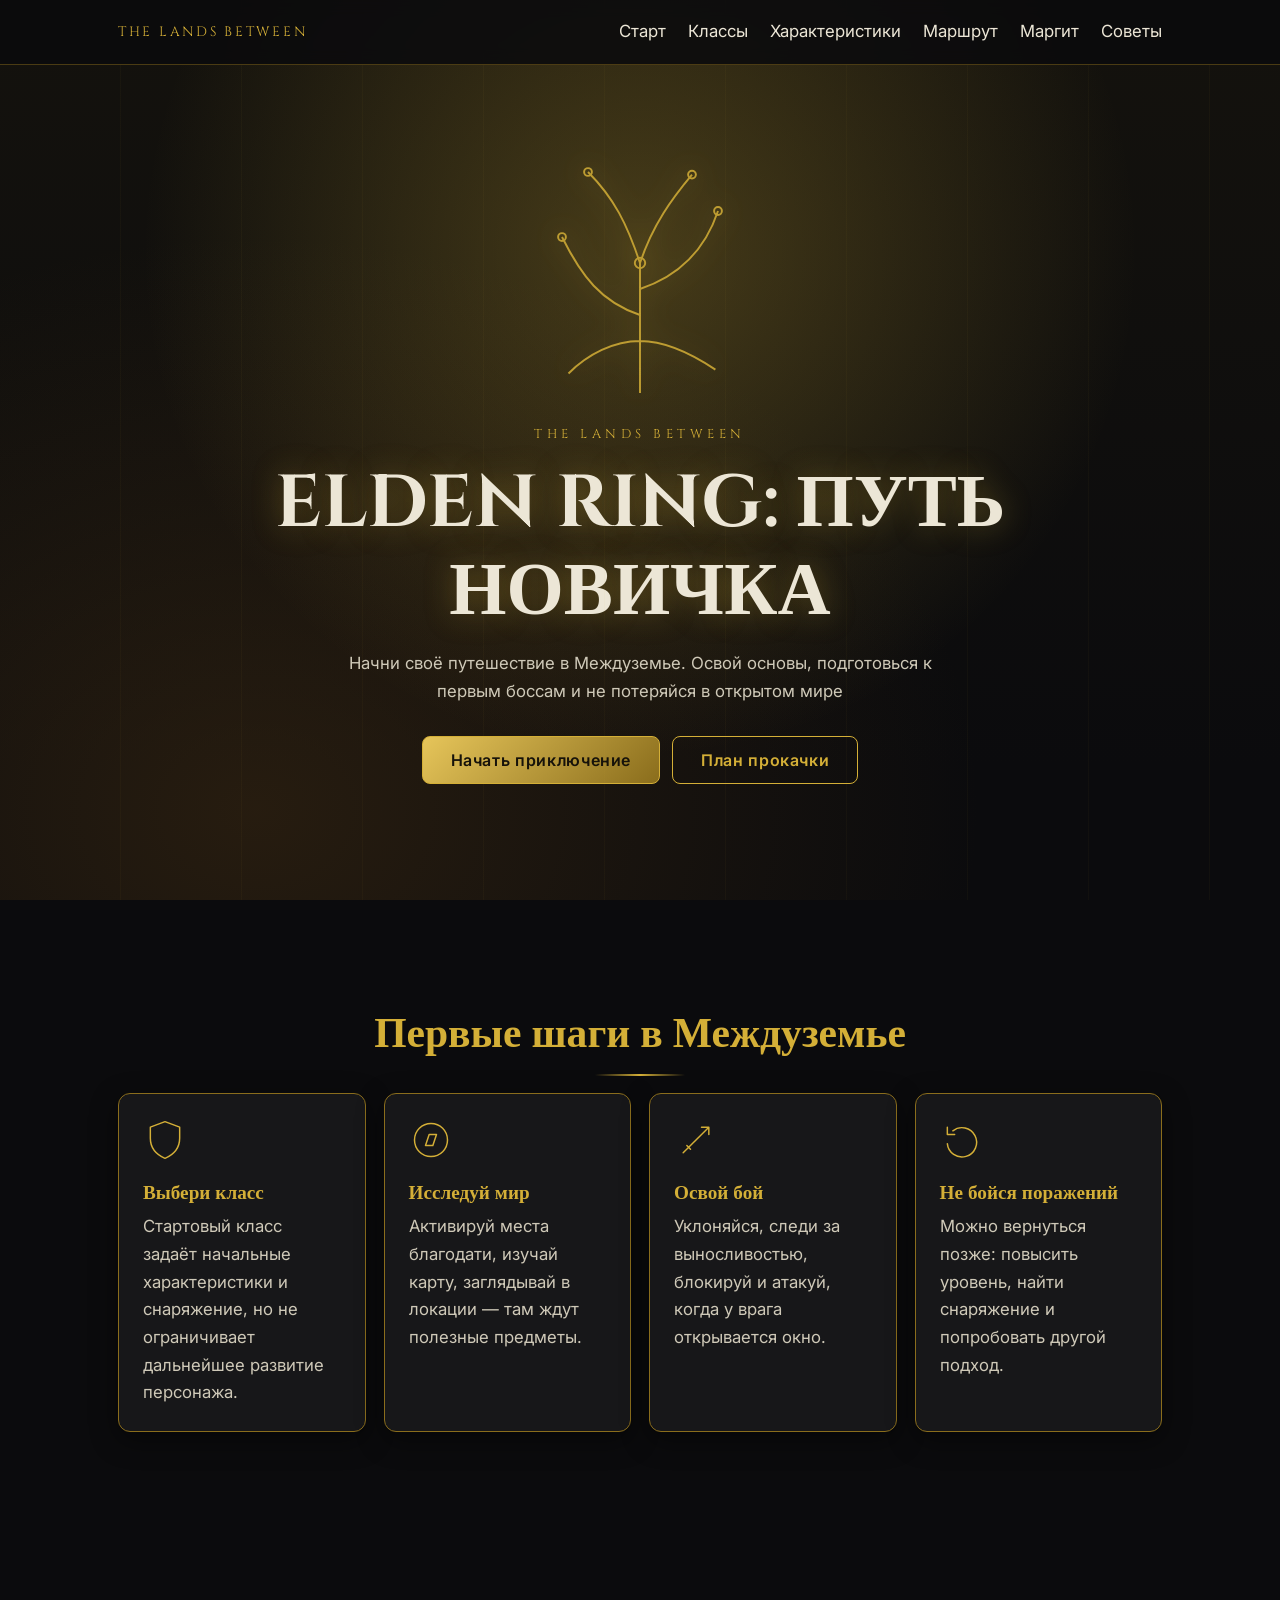
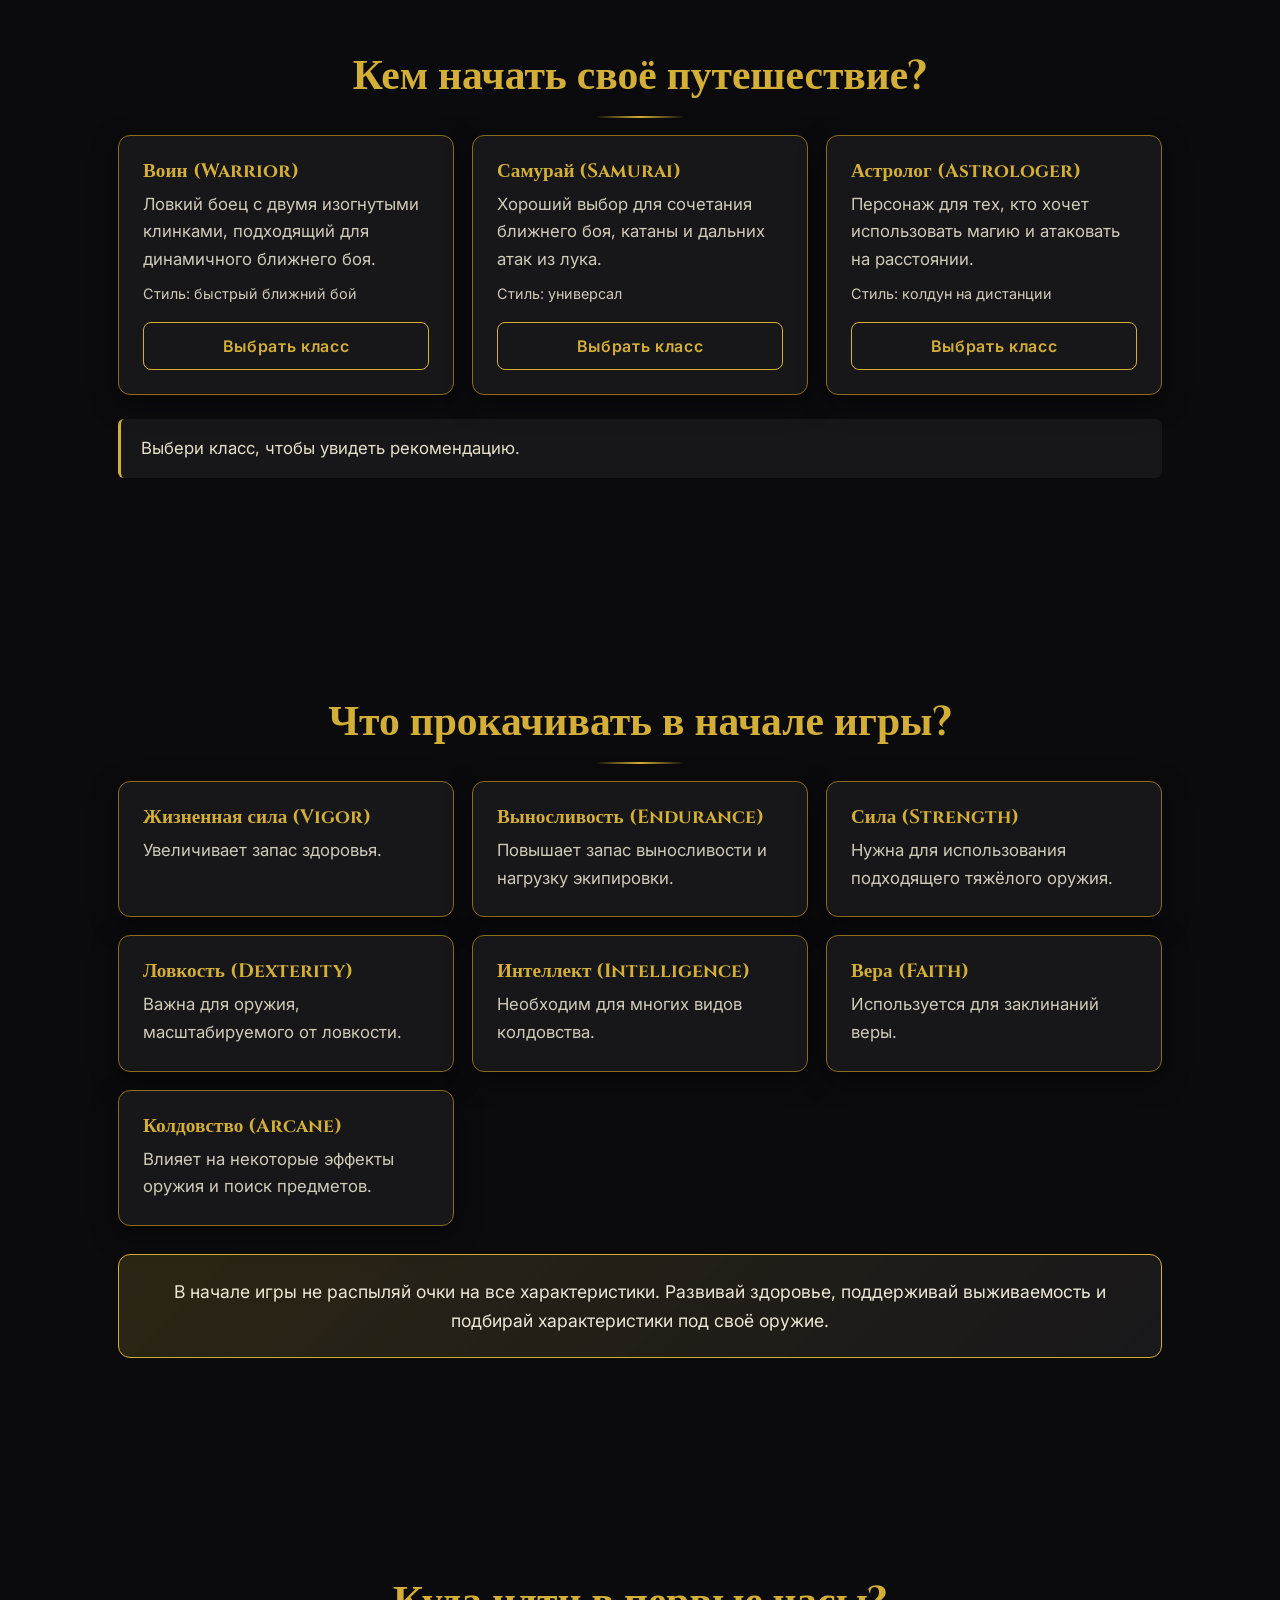
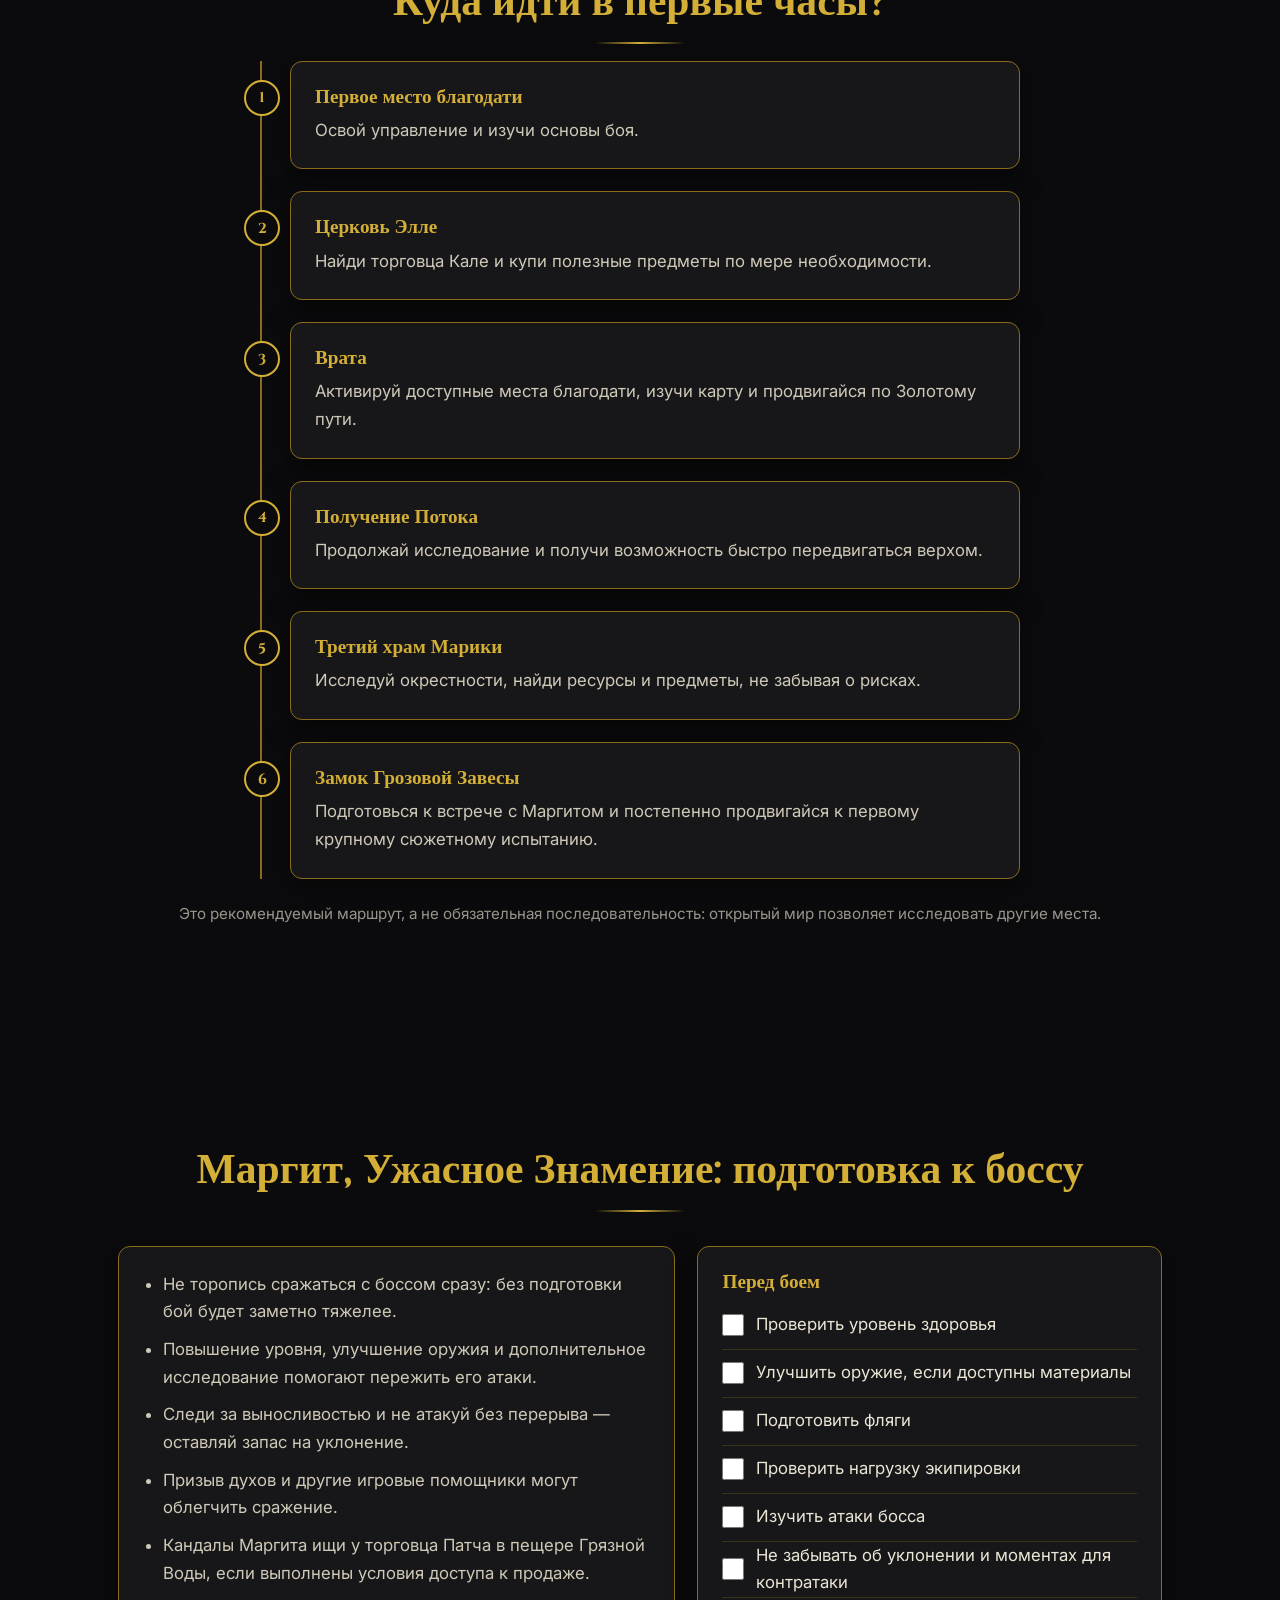
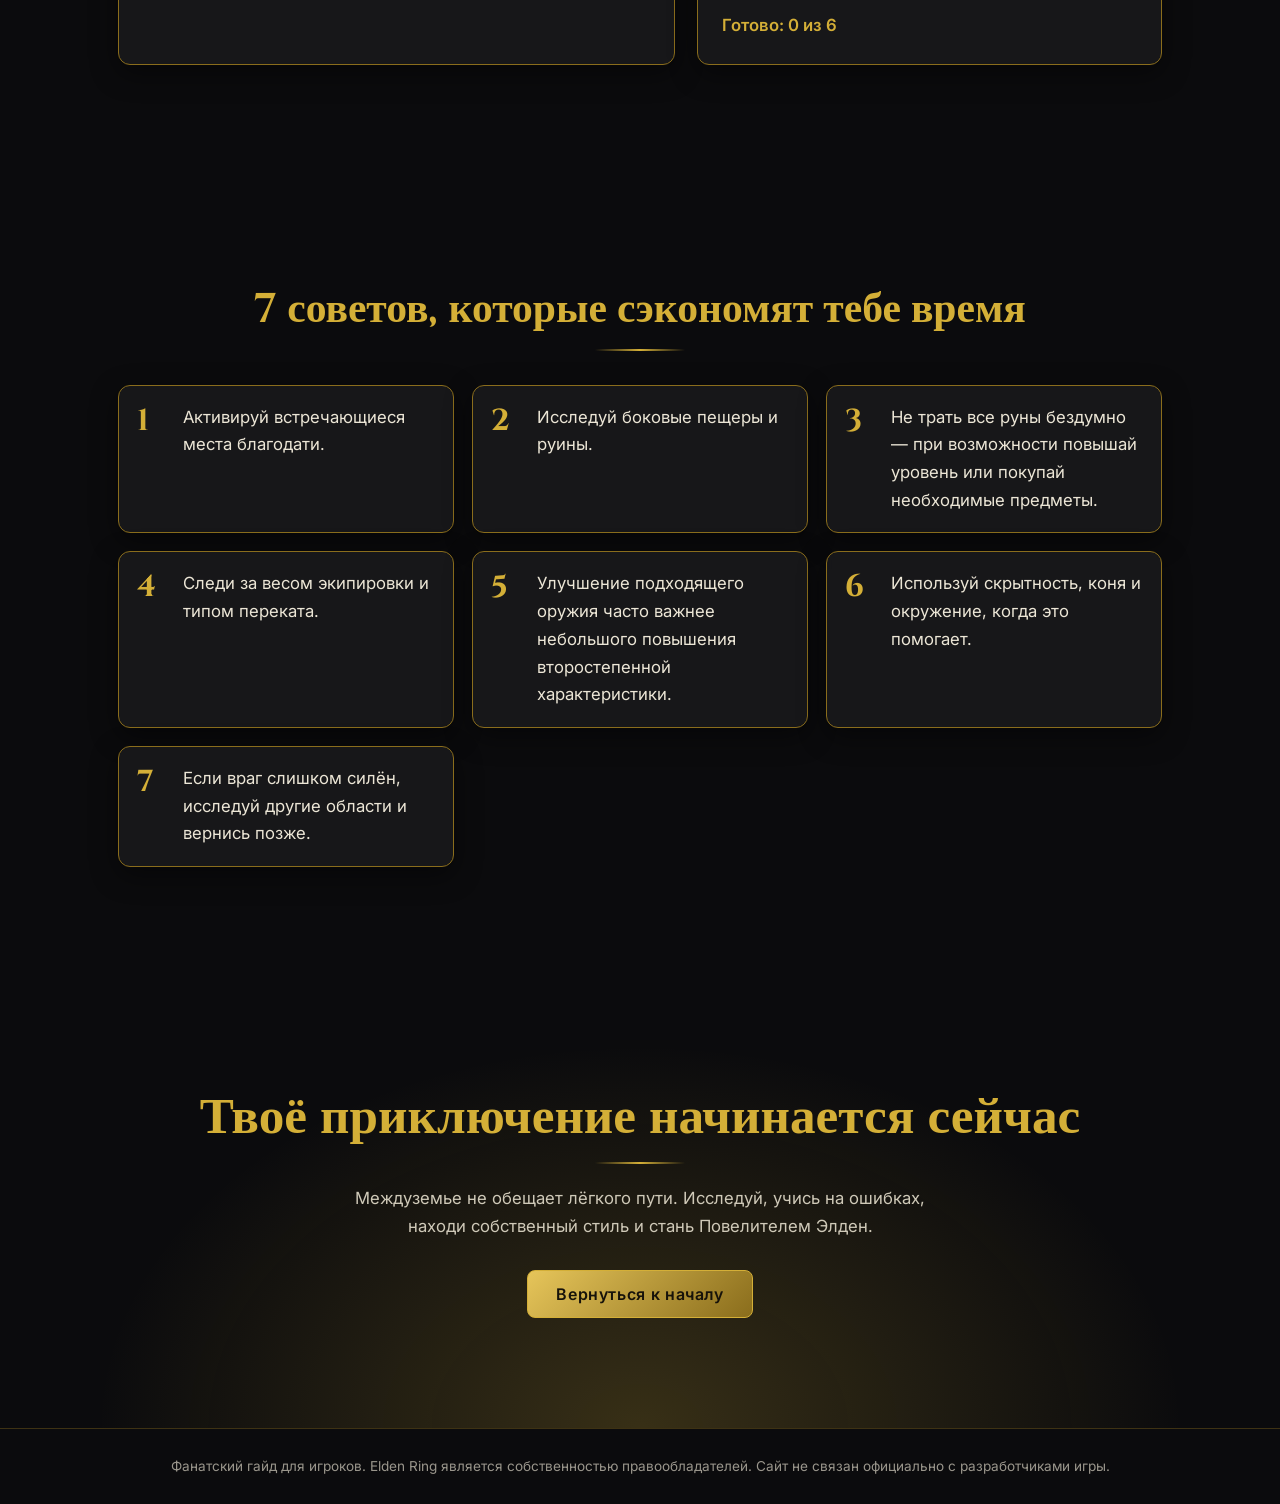
==== index.html @ 09f95b91 "Добавлены файлы проекта" ====
<!DOCTYPE html>
<html lang="ru">
<head>
<meta charset="UTF-8">
<meta name="viewport" content="width=device-width, initial-scale=1, viewport-fit=cover">
<meta name="description" content="Elden Ring: краткий гайд для новичка — классы, характеристики, маршрут и подготовка к Маргиту.">
<title>Elden Ring: путь новичка — фанатский гайд</title>
<link href="https://fonts.googleapis.com/css2?family=Cinzel:wght@500;700&family=Inter:wght@400;600&display=swap" rel="stylesheet">
<style>
:root{--bg:#0b0b0d;--panel:rgba(28,27,30,.78);--gold:#d4af37;--gold-d:#8a6d1c;--text:#ece6d6;--muted:#9a968c;--pad:clamp(16px,5vw,48px);--r:12px;--serif:'Cinzel',Georgia,'Times New Roman',serif;--sans:'Inter',system-ui,-apple-system,'Segoe UI',Roboto,sans-serif}
*{box-sizing:border-box;margin:0}
html{scroll-behavior:smooth;scroll-padding-top:70px}
body{background:var(--bg);color:var(--text);font:400 1.05rem/1.65 var(--sans);overflow-x:hidden;padding:env(safe-area-inset-top) env(safe-area-inset-right) env(safe-area-inset-bottom) env(safe-area-inset-left)}
h1,h2,h3{font-family:var(--serif);line-height:1.2}
a{color:inherit}
:focus-visible{outline:3px solid var(--gold);outline-offset:3px}
.wrap{max-width:1140px;margin:0 auto;padding:0 var(--pad)}
section{padding:clamp(56px,10vw,110px) 0}
h2{font-size:clamp(1.6rem,5vw,2.6rem);color:var(--gold);text-align:center;margin-bottom:.4em}
h2::after{content:"";display:block;width:90px;height:2px;margin:14px auto 0;background:linear-gradient(90deg,transparent,var(--gold),transparent)}
.lead{text-align:center;color:var(--muted);max-width:680px;margin:18px auto 36px}
.grid{display:grid;gap:18px;grid-template-columns:1fr}
.card{background:var(--panel);border:1px solid var(--gold-d);border-radius:var(--r);padding:24px;box-shadow:0 8px 28px rgba(0,0,0,.45);backdrop-filter:blur(4px);transition:transform .25s,border-color .25s}
.card:hover{transform:translateY(-4px);border-color:var(--gold)}
.card h3{font-size:1.2rem;color:var(--gold);margin-bottom:8px}
.card p{color:#cfc9b8}
.ico{width:44px;height:44px;margin-bottom:12px;stroke:var(--gold);fill:none;stroke-width:1.6;stroke-linecap:round;stroke-linejoin:round}
.btn{display:inline-flex;align-items:center;justify-content:center;min-height:48px;padding:12px 28px;border-radius:8px;border:1px solid var(--gold);font:600 1rem var(--sans);letter-spacing:.04em;text-decoration:none;cursor:pointer;transition:.25s}
.btn-main{background:linear-gradient(135deg,#e6c55a,var(--gold-d));color:#16120a}
.btn-main:hover{box-shadow:0 0 24px rgba(212,175,55,.5);transform:translateY(-2px)}
.btn-ghost{background:transparent;color:var(--gold)}
.btn-ghost:hover{background:rgba(212,175,55,.12)}
/* nav */
header{position:fixed;inset:0 0 auto 0;z-index:20;background:rgba(11,11,13,.88);backdrop-filter:blur(8px);border-bottom:1px solid rgba(138,109,28,.5);padding-top:env(safe-area-inset-top)}
.bar{display:flex;align-items:center;justify-content:space-between;height:56px}
.logo{font-family:var(--serif);color:var(--gold);letter-spacing:.2em;font-size:.85rem;text-decoration:none}
#menuBtn{min-width:48px;min-height:48px;background:none;border:0;color:var(--gold);font-size:1.6rem;cursor:pointer}
nav ul{list-style:none;padding:0;display:none;flex-direction:column;padding-bottom:12px}
nav.open ul{display:flex}
nav a{display:block;padding:12px 4px;text-decoration:none;color:var(--text)}
nav a:hover{color:var(--gold)}
/* hero */
.hero{min-height:100vh;min-height:100svh;display:flex;align-items:center;text-align:center;position:relative;padding:90px 0 60px;background:radial-gradient(ellipse at 50% 28%,rgba(212,175,55,.28),transparent 55%),radial-gradient(ellipse at 20% 90%,rgba(90,60,20,.35),transparent 50%),linear-gradient(180deg,#14120d,#0b0b0d 85%)}
.hero::before{content:"";position:absolute;inset:0;background:repeating-linear-gradient(90deg,transparent 0 120px,rgba(212,175,55,.035) 120px 121px);pointer-events:none}
.tree{width:min(260px,60vw);margin:0 auto 18px;display:block;stroke:var(--gold);fill:none;stroke-width:1.5;opacity:.85;filter:drop-shadow(0 0 14px rgba(212,175,55,.5));animation:glow 4s ease-in-out infinite alternate}
@keyframes glow{to{opacity:1;filter:drop-shadow(0 0 26px rgba(212,175,55,.8))}}
.tag{font-family:var(--serif);letter-spacing:.35em;color:var(--gold);font-size:.8rem}
.hero h1{font-size:clamp(2rem,8vw,4.6rem);margin:14px 0;text-shadow:0 0 30px rgba(212,175,55,.35)}
.hero p{max-width:640px;margin:0 auto 30px;color:#cfc9b8}
.cta{display:flex;flex-direction:column;gap:12px;align-items:stretch;max-width:340px;margin:0 auto}
/* class */
.msg{margin-top:24px;min-height:3.4em;padding:16px 20px;border-left:3px solid var(--gold);background:var(--panel);border-radius:6px;color:#e6dfc8}
.card .btn{margin-top:16px;width:100%}
.card.sel{border-color:var(--gold);box-shadow:0 0 26px rgba(212,175,55,.3)}
.style{font-size:.9rem;color:var(--muted);margin-top:8px}
/* stats */
.stat strong{color:var(--gold);font-family:var(--serif)}
.tip-box{margin-top:28px;padding:22px;border:1px solid var(--gold);border-radius:var(--r);background:linear-gradient(135deg,rgba(212,175,55,.16),rgba(28,27,30,.8));font-size:1.1rem;text-align:center}
/* route */
.route{list-style:none;padding:0;margin:0 auto;max-width:760px;position:relative;border-left:2px solid var(--gold-d);padding-left:28px}
.route li{position:relative;margin-bottom:22px}
.route li::before{content:attr(data-n);position:absolute;left:-47px;top:18px;width:32px;height:32px;border-radius:50%;background:var(--bg);border:2px solid var(--gold);color:var(--gold);display:grid;place-items:center;font:700 .9rem var(--serif)}
.note{text-align:center;color:var(--muted);margin-top:20px;font-size:.95rem}
/* margit */
.two{display:grid;gap:22px;grid-template-columns:1fr}
.two ul{padding-left:20px;color:#cfc9b8}
.two li{margin-bottom:10px}
.check{display:flex;align-items:center;gap:12px;min-height:48px;cursor:pointer;border-bottom:1px solid rgba(138,109,28,.3)}
.check input{width:22px;height:22px;accent-color:var(--gold);flex:none}
.check input:checked+span{color:var(--muted);text-decoration:line-through}
.prog{margin-top:14px;color:var(--gold);font-weight:600}
/* tips */
.tips{counter-reset:t}
.tips .card{padding:18px 18px 18px 64px;position:relative}
.tips .card::before{counter-increment:t;content:counter(t);position:absolute;left:18px;top:14px;font:700 1.9rem var(--serif);color:var(--gold)}
/* final */
.final{text-align:center;background:radial-gradient(ellipse at 50% 100%,rgba(212,175,55,.22),transparent 60%),#0b0b0d}
.final h2{font-size:clamp(1.8rem,6vw,3.2rem)}
.final p{max-width:620px;margin:18px auto 30px;color:#cfc9b8}
footer{padding:26px var(--pad);text-align:center;color:var(--muted);font-size:.85rem;border-top:1px solid rgba(138,109,28,.4)}
.rev{opacity:0;transform:translateY(22px);transition:opacity .7s,transform .7s}
.rev.in{opacity:1;transform:none}
@media(min-width:640px){.grid.c2,.grid.c4,.grid.c3,.grid.c7,.two{grid-template-columns:repeat(2,1fr)}.cta{flex-direction:row;max-width:none;justify-content:center}}
@media(min-width:960px){#menuBtn{display:none}nav ul{display:flex!important;flex-direction:row;gap:22px;padding:0}nav a{padding:0}.bar{height:64px}.grid.c4{grid-template-columns:repeat(4,1fr)}.grid.c3{grid-template-columns:repeat(3,1fr)}.grid.c7{grid-template-columns:repeat(3,1fr)}.two{grid-template-columns:1.2fr 1fr}.bar nav{display:block}}
@media(max-width:959px){nav{position:absolute;left:0;right:0;top:100%;background:rgba(11,11,13,.97);padding:0 var(--pad)}}
@media(prefers-reduced-motion:reduce){*,*::before,*::after{animation:none!important;transition:none!important;scroll-behavior:auto!important}.rev{opacity:1;transform:none}}
</style>
</head>
<body>
<header>
 <div class="wrap bar">
  <a class="logo" href="#top">THE LANDS BETWEEN</a>
  <button id="menuBtn" aria-label="Открыть меню" aria-expanded="false" aria-controls="nav">☰</button>
  <nav id="nav" aria-label="Основная навигация"><ul>
   <li><a href="#start">Старт</a></li><li><a href="#classes">Классы</a></li><li><a href="#stats">Характеристики</a></li><li><a href="#route">Маршрут</a></li><li><a href="#margit">Маргит</a></li><li><a href="#tips">Советы</a></li>
  </ul></nav>
 </div>
</header>

<main id="top">
<section class="hero" aria-labelledby="h1">
 <div class="wrap">
  <svg class="tree" viewBox="0 0 200 200" aria-hidden="true"><path d="M100 190V90M100 130C70 120 55 100 40 70M100 110C130 100 150 80 160 50M100 90C90 60 80 40 60 20M100 90C110 60 125 40 140 22M100 150C80 150 60 160 45 175M100 150C120 150 140 160 158 172"/><circle cx="100" cy="90" r="4"/><circle cx="60" cy="20" r="3"/><circle cx="140" cy="22" r="3"/><circle cx="40" cy="70" r="3"/><circle cx="160" cy="50" r="3"/></svg>
  <div class="tag">THE LANDS BETWEEN</div>
  <h1 id="h1">ELDEN RING: ПУТЬ НОВИЧКА</h1>
  <p>Начни своё путешествие в Междуземье. Освой основы, подготовься к первым боссам и не потеряйся в открытом мире</p>
  <div class="cta"><a class="btn btn-main" href="#start">Начать приключение</a><a class="btn btn-ghost" href="#route">План прокачки</a></div>
 </div>
</section>

<section id="start" aria-labelledby="h-start"><div class="wrap">
 <h2 id="h-start">Первые шаги в Междуземье</h2>
 <div class="grid c4">
  <article class="card rev"><svg class="ico" viewBox="0 0 48 48" aria-hidden="true"><path d="M24 4l16 6v12c0 11-7 18-16 22C15 40 8 33 8 22V10z"/></svg><h3>Выбери класс</h3><p>Стартовый класс задаёт начальные характеристики и снаряжение, но не ограничивает дальнейшее развитие персонажа.</p></article>
  <article class="card rev"><svg class="ico" viewBox="0 0 48 48" aria-hidden="true"><circle cx="24" cy="24" r="18"/><path d="M30 18l-4 12-8 0 4-12z"/></svg><h3>Исследуй мир</h3><p>Активируй места благодати, изучай карту, заглядывай в локации — там ждут полезные предметы.</p></article>
  <article class="card rev"><svg class="ico" viewBox="0 0 48 48" aria-hidden="true"><path d="M10 38L38 10M30 10h8v8M14 30l4 4"/></svg><h3>Освой бой</h3><p>Уклоняйся, следи за выносливостью, блокируй и атакуй, когда у врага открывается окно.</p></article>
  <article class="card rev"><svg class="ico" viewBox="0 0 48 48" aria-hidden="true"><path d="M8 28a16 16 0 1 0 6-14M8 10v8h8"/></svg><h3>Не бойся поражений</h3><p>Можно вернуться позже: повысить уровень, найти снаряжение и попробовать другой подход.</p></article>
 </div>
</div></section>

<section id="classes" aria-labelledby="h-cl"><div class="wrap">
 <h2 id="h-cl">Кем начать своё путешествие?</h2>
 <div class="grid c3">
  <article class="card rev" data-class="warrior"><h3>Воин (Warrior)</h3><p>Ловкий боец с двумя изогнутыми клинками, подходящий для динамичного ближнего боя.</p><p class="style">Стиль: быстрый ближний бой</p><button class="btn btn-ghost pick" type="button" data-key="warrior">Выбрать класс</button></article>
  <article class="card rev" data-class="samurai"><h3>Самурай (Samurai)</h3><p>Хороший выбор для сочетания ближнего боя, катаны и дальних атак из лука.</p><p class="style">Стиль: универсал</p><button class="btn btn-ghost pick" type="button" data-key="samurai">Выбрать класс</button></article>
  <article class="card rev" data-class="astrologer"><h3>Астролог (Astrologer)</h3><p>Персонаж для тех, кто хочет использовать магию и атаковать на расстоянии.</p><p class="style">Стиль: колдун на дистанции</p><button class="btn btn-ghost pick" type="button" data-key="astrologer">Выбрать класс</button></article>
 </div>
 <div class="msg" id="classMsg" role="status" aria-live="polite">Выбери класс, чтобы увидеть рекомендацию.</div>
</div></section>

<section id="stats" aria-labelledby="h-st"><div class="wrap">
 <h2 id="h-st">Что прокачивать в начале игры?</h2>
 <div class="grid c7">
  <article class="card stat rev"><h3>Жизненная сила (Vigor)</h3><p>Увеличивает запас здоровья.</p></article>
  <article class="card stat rev"><h3>Выносливость (Endurance)</h3><p>Повышает запас выносливости и нагрузку экипировки.</p></article>
  <article class="card stat rev"><h3>Сила (Strength)</h3><p>Нужна для использования подходящего тяжёлого оружия.</p></article>
  <article class="card stat rev"><h3>Ловкость (Dexterity)</h3><p>Важна для оружия, масштабируемого от ловкости.</p></article>
  <article class="card stat rev"><h3>Интеллект (Intelligence)</h3><p>Необходим для многих видов колдовства.</p></article>
  <article class="card stat rev"><h3>Вера (Faith)</h3><p>Используется для заклинаний веры.</p></article>
  <article class="card stat rev"><h3>Колдовство (Arcane)</h3><p>Влияет на некоторые эффекты оружия и поиск предметов.</p></article>
 </div>
 <div class="tip-box">В начале игры не распыляй очки на все характеристики. Развивай здоровье, поддерживай выживаемость и подбирай характеристики под своё оружие.</div>
</div></section>

<section id="route" aria-labelledby="h-rt"><div class="wrap">
 <h2 id="h-rt">Куда идти в первые часы?</h2>
 <ol class="route">
  <li data-n="1" class="card rev"><h3>Первое место благодати</h3><p>Освой управление и изучи основы боя.</p></li>
  <li data-n="2" class="card rev"><h3>Церковь Элле</h3><p>Найди торговца Кале и купи полезные предметы по мере необходимости.</p></li>
  <li data-n="3" class="card rev"><h3>Врата</h3><p>Активируй доступные места благодати, изучи карту и продвигайся по Золотому пути.</p></li>
  <li data-n="4" class="card rev"><h3>Получение Потока</h3><p>Продолжай исследование и получи возможность быстро передвигаться верхом.</p></li>
  <li data-n="5" class="card rev"><h3>Третий храм Марики</h3><p>Исследуй окрестности, найди ресурсы и предметы, не забывая о рисках.</p></li>
  <li data-n="6" class="card rev"><h3>Замок Грозовой Завесы</h3><p>Подготовься к встрече с Маргитом и постепенно продвигайся к первому крупному сюжетному испытанию.</p></li>
 </ol>
 <p class="note">Это рекомендуемый маршрут, а не обязательная последовательность: открытый мир позволяет исследовать другие места.</p>
</div></section>

<section id="margit" aria-labelledby="h-mg"><div class="wrap">
 <h2 id="h-mg">Маргит, Ужасное Знамение: подготовка к боссу</h2>
 <div class="two" style="margin-top:34px">
  <div class="card rev"><ul>
   <li>Не торопись сражаться с боссом сразу: без подготовки бой будет заметно тяжелее.</li>
   <li>Повышение уровня, улучшение оружия и дополнительное исследование помогают пережить его атаки.</li>
   <li>Следи за выносливостью и не атакуй без перерыва — оставляй запас на уклонение.</li>
   <li>Призыв духов и другие игровые помощники могут облегчить сражение.</li>
   <li>Кандалы Маргита ищи у торговца Патча в пещере Грязной Воды, если выполнены условия доступа к продаже.</li>
  </ul></div>
  <div class="card rev"><h3>Перед боем</h3>
   <label class="check"><input type="checkbox"><span>Проверить уровень здоровья</span></label>
   <label class="check"><input type="checkbox"><span>Улучшить оружие, если доступны материалы</span></label>
   <label class="check"><input type="checkbox"><span>Подготовить фляги</span></label>
   <label class="check"><input type="checkbox"><span>Проверить нагрузку экипировки</span></label>
   <label class="check"><input type="checkbox"><span>Изучить атаки босса</span></label>
   <label class="check"><input type="checkbox"><span>Не забывать об уклонении и моментах для контратаки</span></label>
   <div class="prog" id="prog" role="status" aria-live="polite">Готово: 0 из 6</div>
  </div>
 </div>
</div></section>

<section id="tips" aria-labelledby="h-tp"><div class="wrap">
 <h2 id="h-tp">7 советов, которые сэкономят тебе время</h2>
 <div class="grid c3 tips" style="margin-top:34px">
  <div class="card rev">Активируй встречающиеся места благодати.</div>
  <div class="card rev">Исследуй боковые пещеры и руины.</div>
  <div class="card rev">Не трать все руны бездумно — при возможности повышай уровень или покупай необходимые предметы.</div>
  <div class="card rev">Следи за весом экипировки и типом переката.</div>
  <div class="card rev">Улучшение подходящего оружия часто важнее небольшого повышения второстепенной характеристики.</div>
  <div class="card rev">Используй скрытность, коня и окружение, когда это помогает.</div>
  <div class="card rev">Если враг слишком силён, исследуй другие области и вернись позже.</div>
 </div>
</div></section>

<section class="final" aria-labelledby="h-fn"><div class="wrap">
 <h2 id="h-fn">Твоё приключение начинается сейчас</h2>
 <p>Междуземье не обещает лёгкого пути. Исследуй, учись на ошибках, находи собственный стиль и стань Повелителем Элден.</p>
 <button class="btn btn-main" type="button" id="toTop">Вернуться к началу</button>
</div></section>
</main>

<footer>Фанатский гайд для игроков. Elden Ring является собственностью правообладателей. Сайт не связан официально с разработчиками игры.</footer>

<script>
(function(){
 var nav=document.getElementById('nav'),btn=document.getElementById('menuBtn');
 btn.addEventListener('click',function(){var o=nav.classList.toggle('open');btn.setAttribute('aria-expanded',o);btn.textContent=o?'✕':'☰';});
 nav.addEventListener('click',function(e){if(e.target.tagName==='A'){nav.classList.remove('open');btn.setAttribute('aria-expanded','false');btn.textContent='☰';}});
 document.getElementById('toTop').addEventListener('click',function(){window.scrollTo({top:0,behavior:'smooth'});});
 var tips={
  warrior:'Воин: вкладывай в Жизненную силу, Выносливость и Ловкость. Держи дистанцию, бей сериями и не забывай уклоняться.',
  samurai:'Самурай: катана и лук дают гибкость. Расстреливай врагов издалека и добивай в ближнем бою; Жизненная сила и Ловкость — основа.',
  astrologer:'Астролог: развивай Интеллект и Жизненную силу, держись на расстоянии и не забывай про запас маны. Ближний бой — только в крайнем случае.'
 };
 var msg=document.getElementById('classMsg');
 document.querySelectorAll('.pick').forEach(function(b){b.addEventListener('click',function(){
  document.querySelectorAll('[data-class]').forEach(function(c){c.classList.remove('sel');});
  b.closest('.card').classList.add('sel');msg.textContent=tips[b.dataset.key];
 });});
 var boxes=document.querySelectorAll('.check input'),prog=document.getElementById('prog');
 function upd(){var n=0;boxes.forEach(function(x){if(x.checked)n++;});prog.textContent='Готово: '+n+' из '+boxes.length+(n===boxes.length?' — удачи в бою!':'');}
 boxes.forEach(function(x){x.addEventListener('change',upd);});
 var els=document.querySelectorAll('.rev');
 if('IntersectionObserver' in window){var io=new IntersectionObserver(function(es){es.forEach(function(e){if(e.isIntersecting){e.target.classList.add('in');io.unobserve(e.target);}});},{threshold:.12});els.forEach(function(el){io.observe(el);});}
 else{els.forEach(function(el){el.classList.add('in');});}
})();
</script>
</body>
</html>
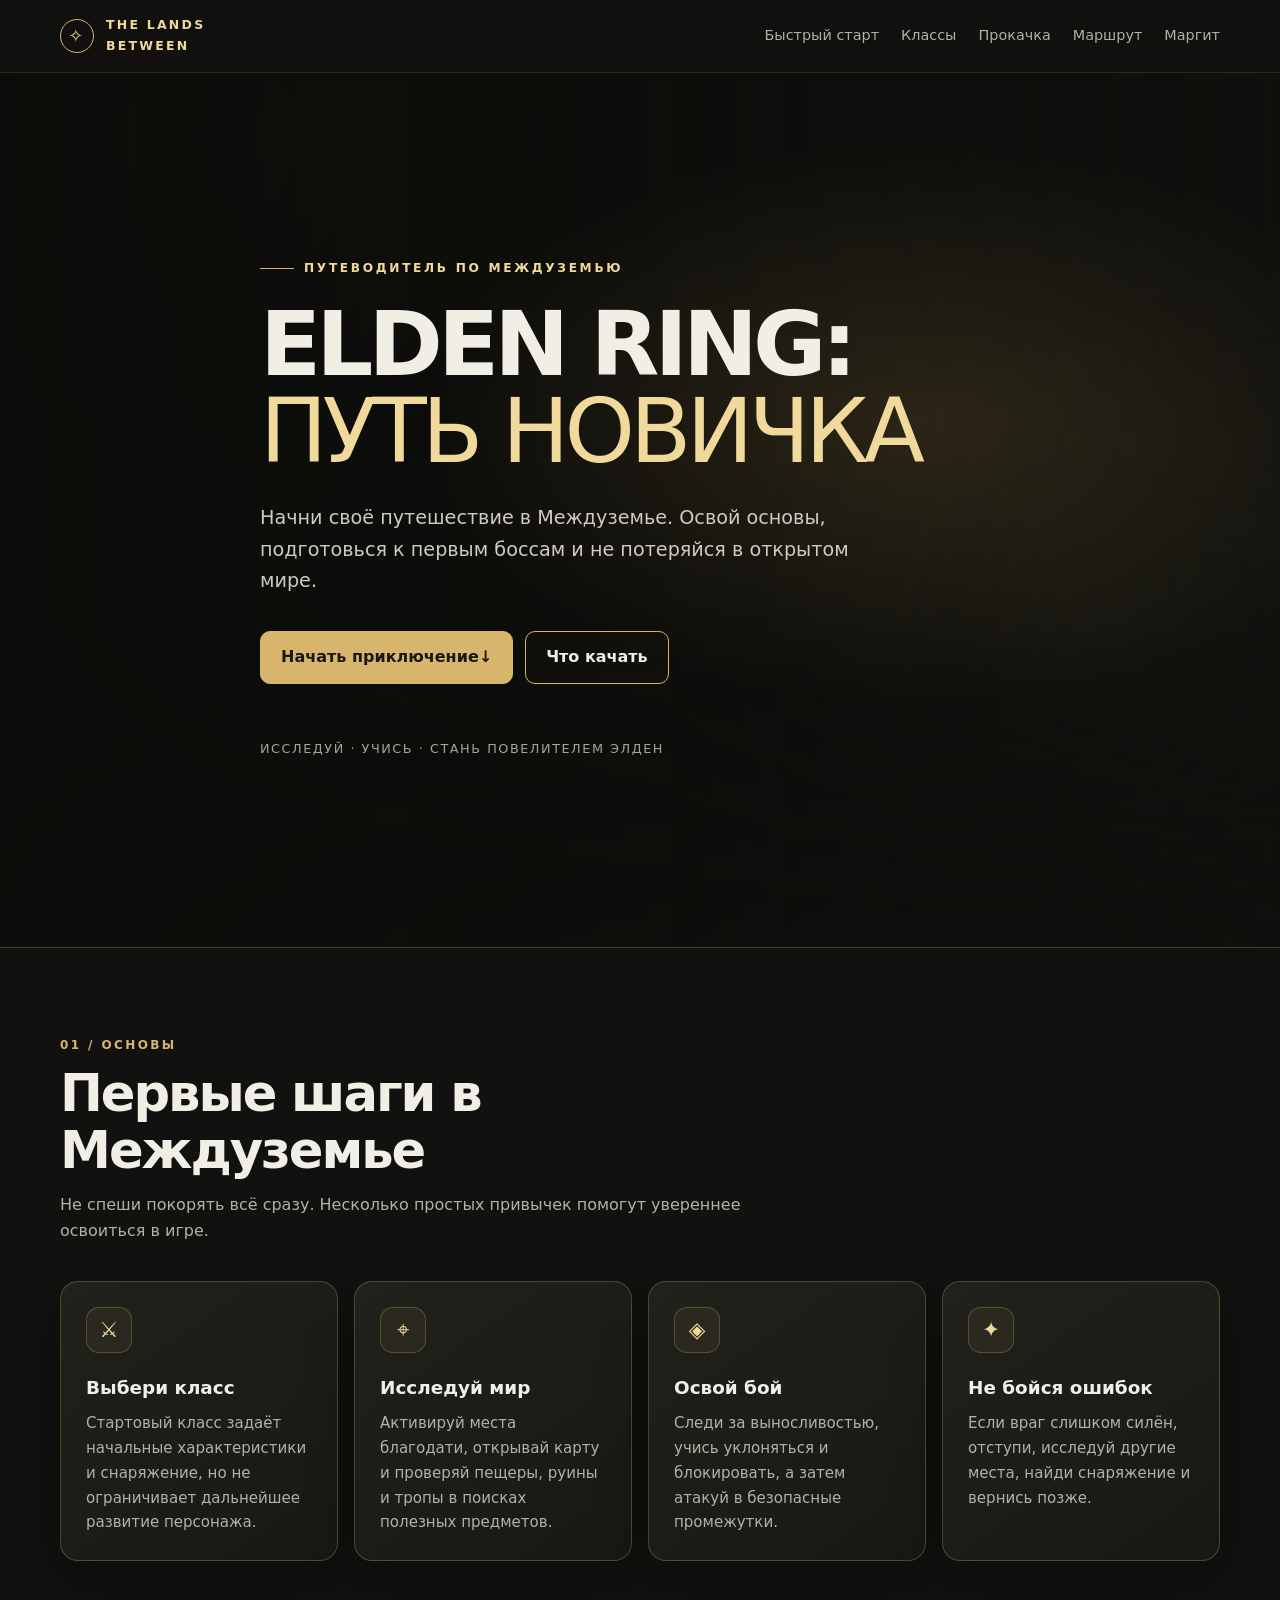
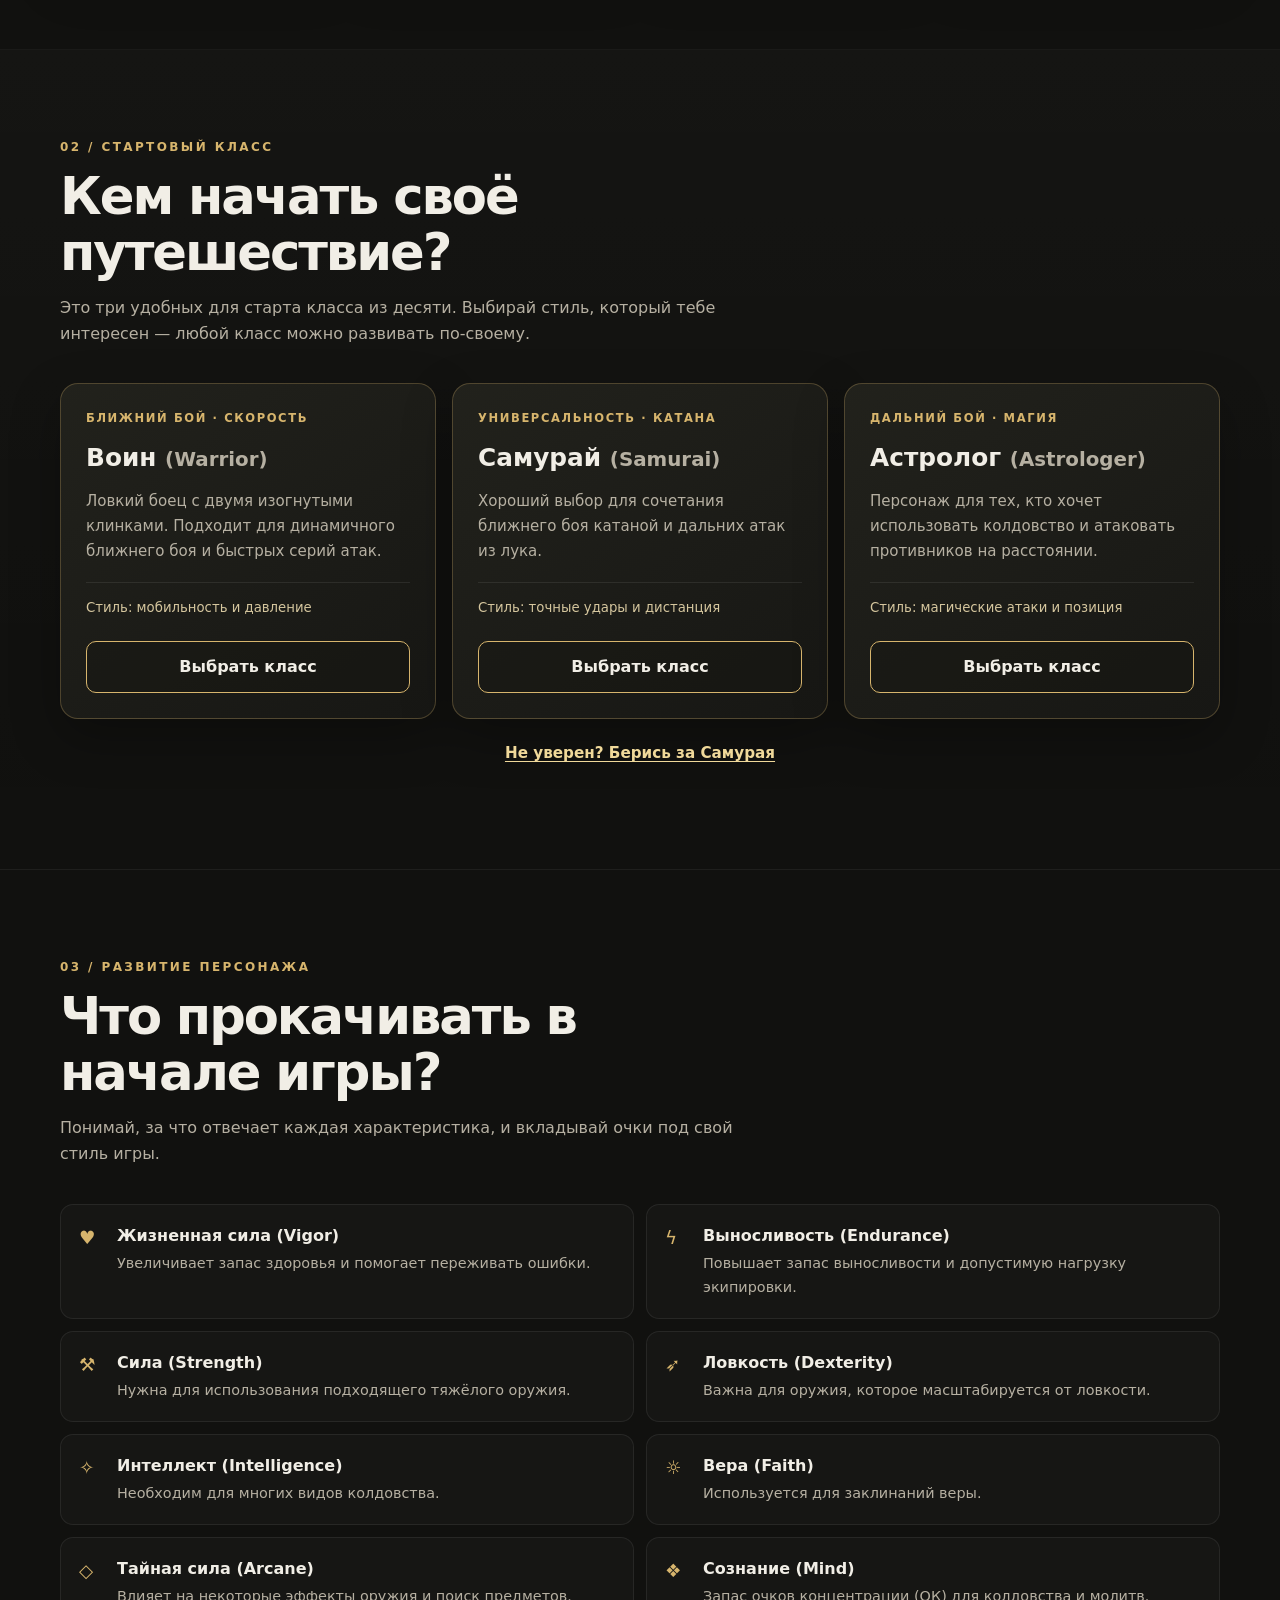
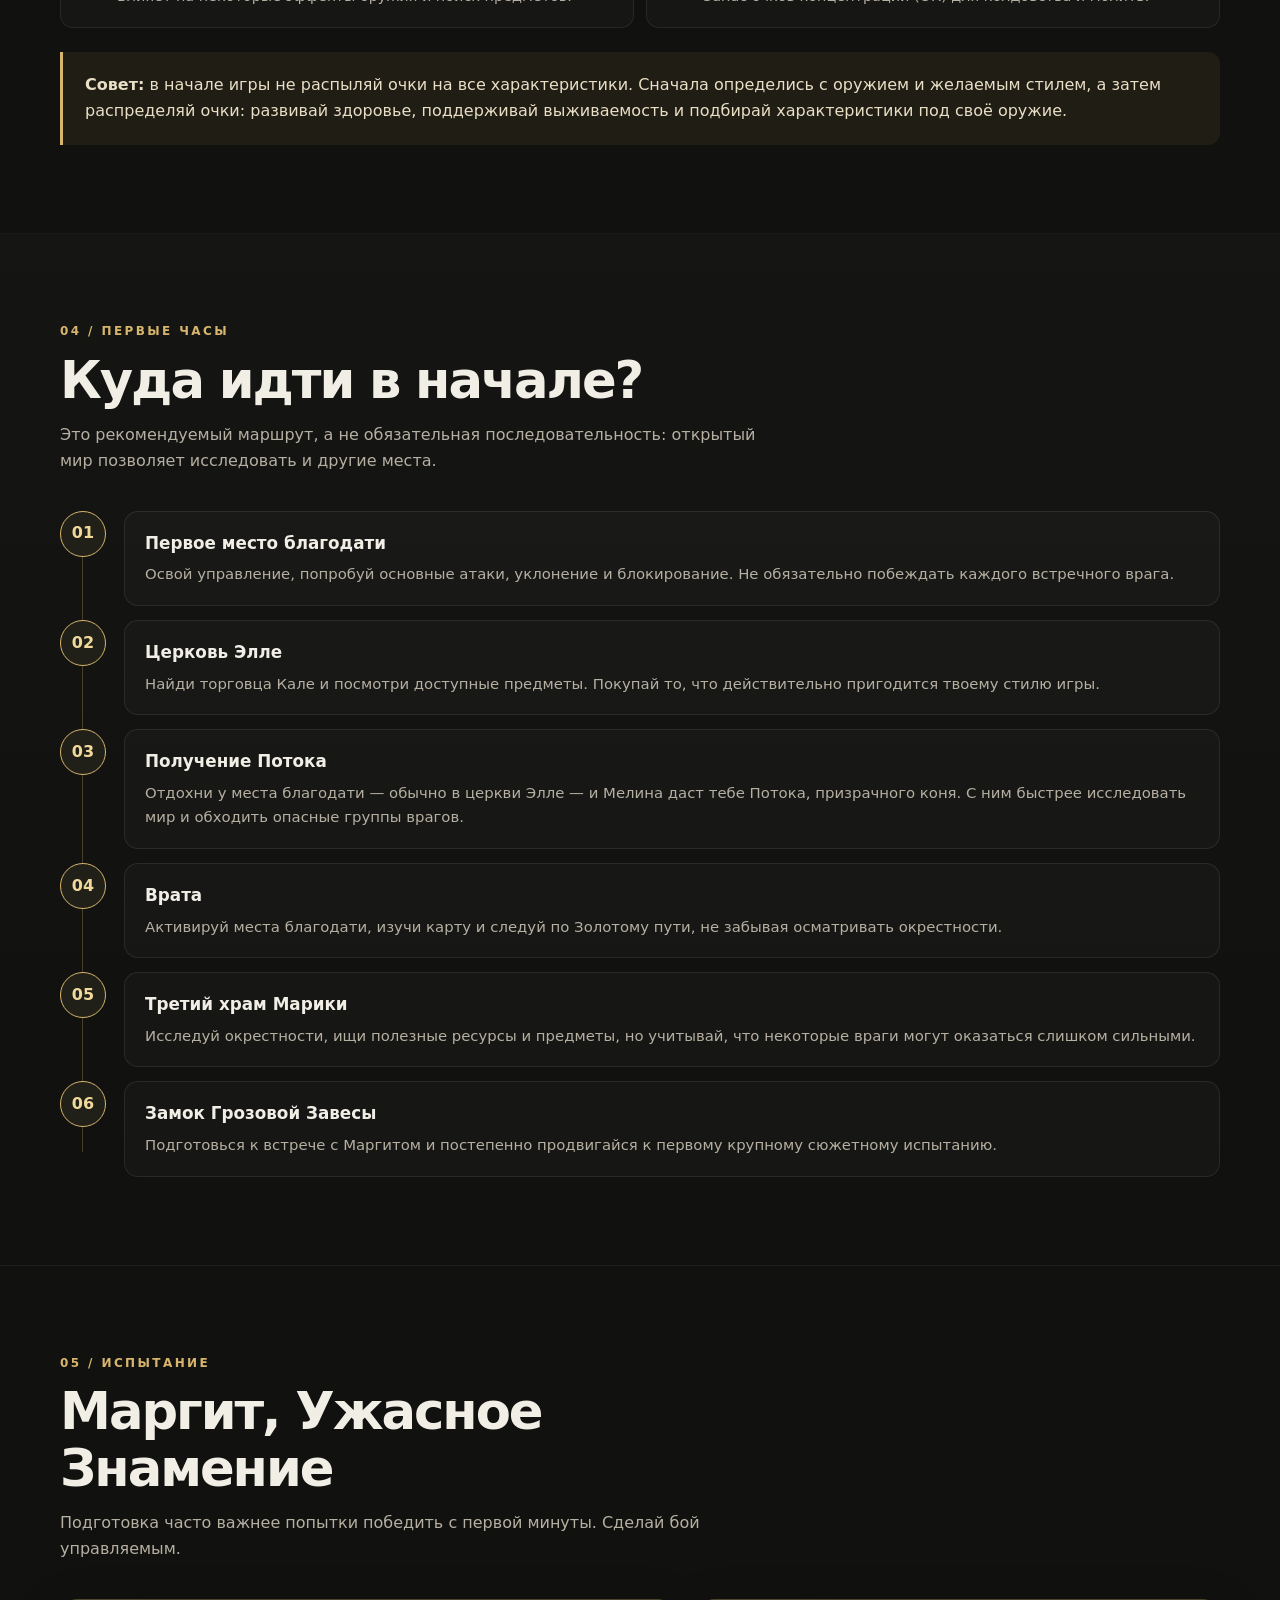
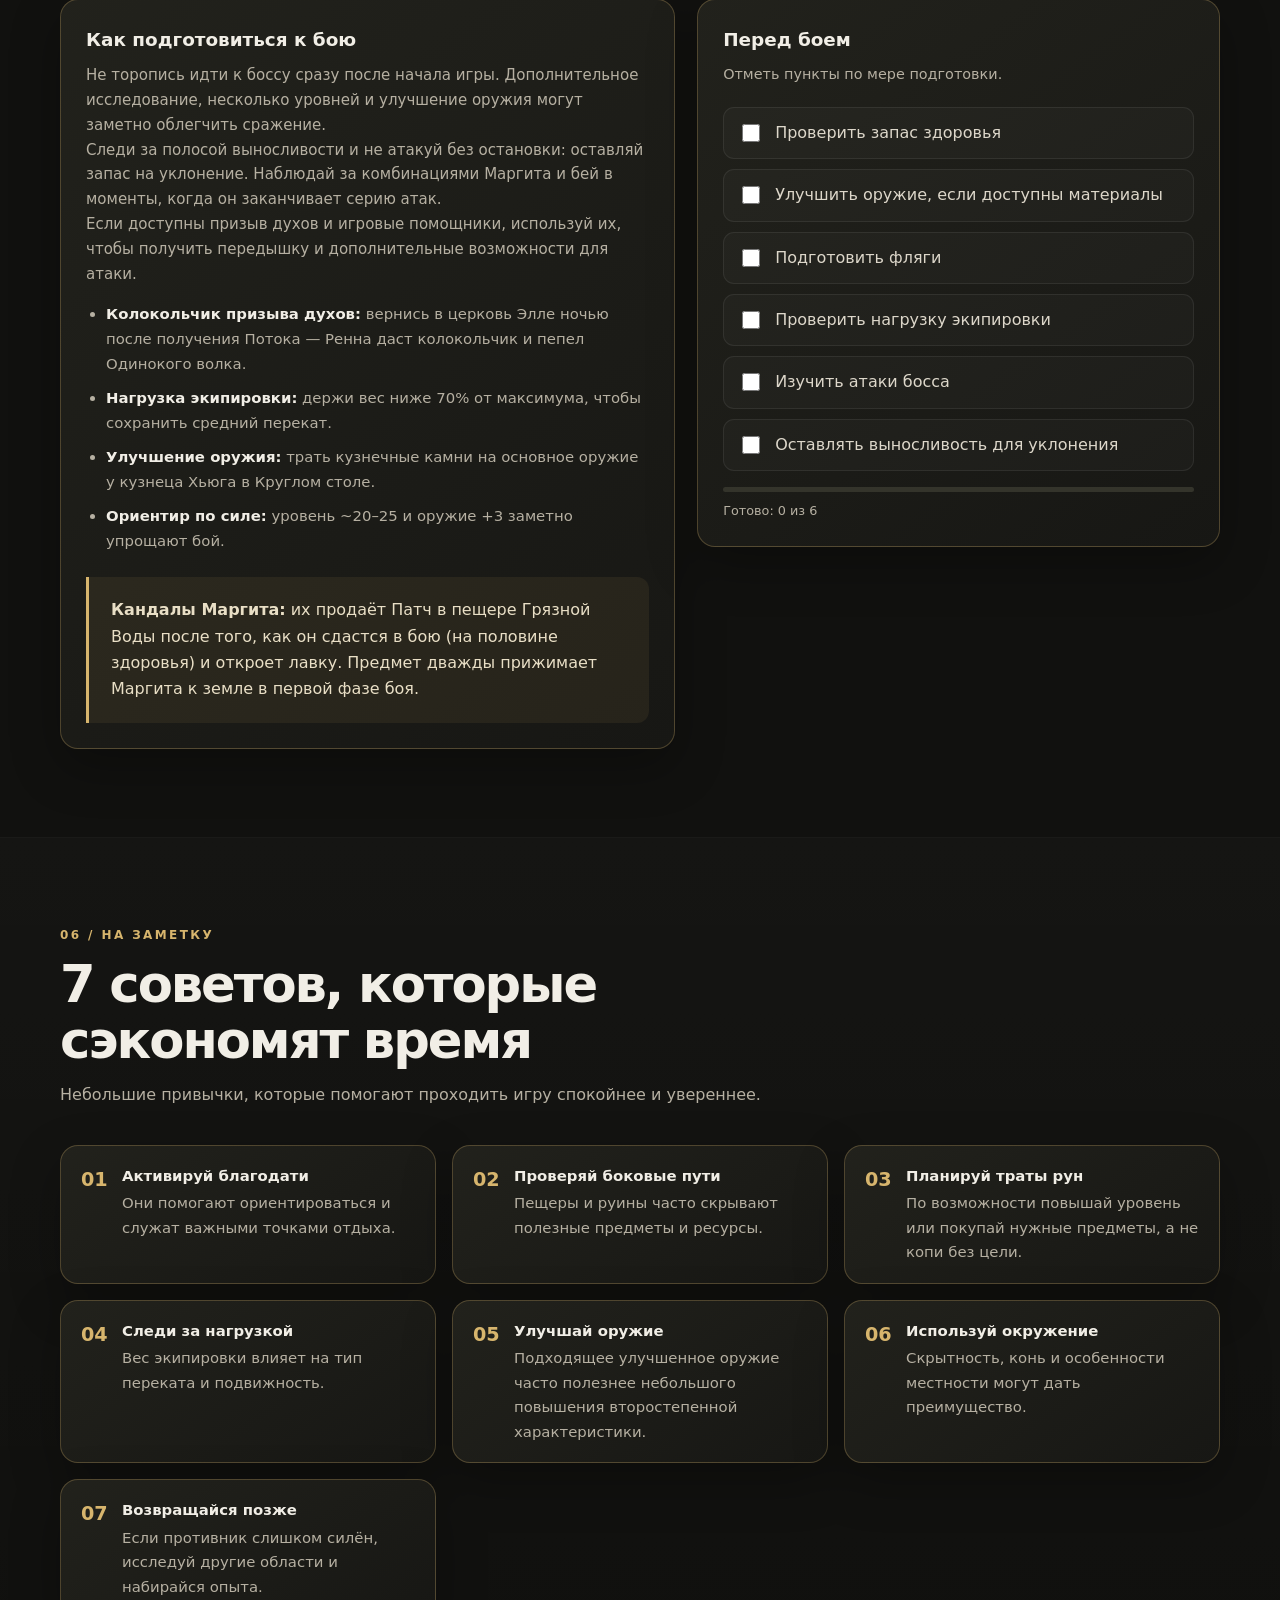
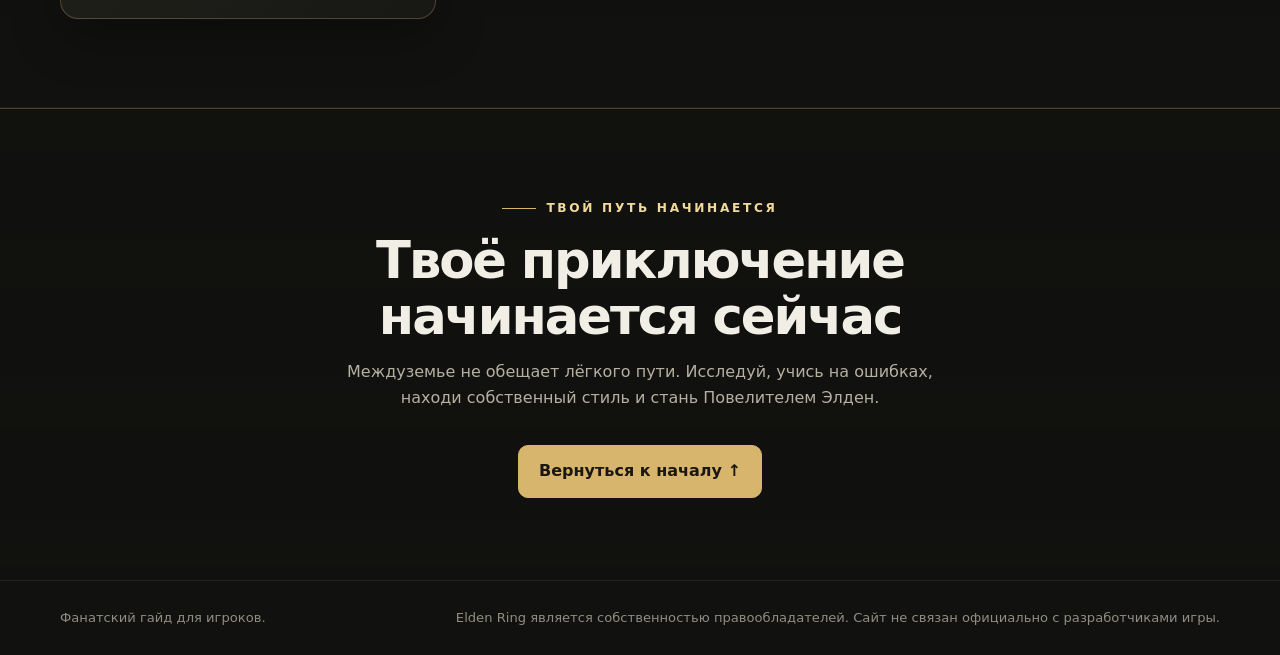
==== commit 71594417: "Разделение оснвного файла сайта на три разных с главным файлом, файлом со стилми сайта и файл с меха" ====
--- a/index.html
+++ b/index.html
@@ -3,225 +3,143 @@
 <head>
 <meta charset="UTF-8">
 <meta name="viewport" content="width=device-width, initial-scale=1, viewport-fit=cover">
-<meta name="description" content="Elden Ring: краткий гайд для новичка — классы, характеристики, маршрут и подготовка к Маргиту.">
-<title>Elden Ring: путь новичка — фанатский гайд</title>
-<link href="https://fonts.googleapis.com/css2?family=Cinzel:wght@500;700&family=Inter:wght@400;600&display=swap" rel="stylesheet">
-<style>
-:root{--bg:#0b0b0d;--panel:rgba(28,27,30,.78);--gold:#d4af37;--gold-d:#8a6d1c;--text:#ece6d6;--muted:#9a968c;--pad:clamp(16px,5vw,48px);--r:12px;--serif:'Cinzel',Georgia,'Times New Roman',serif;--sans:'Inter',system-ui,-apple-system,'Segoe UI',Roboto,sans-serif}
-*{box-sizing:border-box;margin:0}
-html{scroll-behavior:smooth;scroll-padding-top:70px}
-body{background:var(--bg);color:var(--text);font:400 1.05rem/1.65 var(--sans);overflow-x:hidden;padding:env(safe-area-inset-top) env(safe-area-inset-right) env(safe-area-inset-bottom) env(safe-area-inset-left)}
-h1,h2,h3{font-family:var(--serif);line-height:1.2}
-a{color:inherit}
-:focus-visible{outline:3px solid var(--gold);outline-offset:3px}
-.wrap{max-width:1140px;margin:0 auto;padding:0 var(--pad)}
-section{padding:clamp(56px,10vw,110px) 0}
-h2{font-size:clamp(1.6rem,5vw,2.6rem);color:var(--gold);text-align:center;margin-bottom:.4em}
-h2::after{content:"";display:block;width:90px;height:2px;margin:14px auto 0;background:linear-gradient(90deg,transparent,var(--gold),transparent)}
-.lead{text-align:center;color:var(--muted);max-width:680px;margin:18px auto 36px}
-.grid{display:grid;gap:18px;grid-template-columns:1fr}
-.card{background:var(--panel);border:1px solid var(--gold-d);border-radius:var(--r);padding:24px;box-shadow:0 8px 28px rgba(0,0,0,.45);backdrop-filter:blur(4px);transition:transform .25s,border-color .25s}
-.card:hover{transform:translateY(-4px);border-color:var(--gold)}
-.card h3{font-size:1.2rem;color:var(--gold);margin-bottom:8px}
-.card p{color:#cfc9b8}
-.ico{width:44px;height:44px;margin-bottom:12px;stroke:var(--gold);fill:none;stroke-width:1.6;stroke-linecap:round;stroke-linejoin:round}
-.btn{display:inline-flex;align-items:center;justify-content:center;min-height:48px;padding:12px 28px;border-radius:8px;border:1px solid var(--gold);font:600 1rem var(--sans);letter-spacing:.04em;text-decoration:none;cursor:pointer;transition:.25s}
-.btn-main{background:linear-gradient(135deg,#e6c55a,var(--gold-d));color:#16120a}
-.btn-main:hover{box-shadow:0 0 24px rgba(212,175,55,.5);transform:translateY(-2px)}
-.btn-ghost{background:transparent;color:var(--gold)}
-.btn-ghost:hover{background:rgba(212,175,55,.12)}
-/* nav */
-header{position:fixed;inset:0 0 auto 0;z-index:20;background:rgba(11,11,13,.88);backdrop-filter:blur(8px);border-bottom:1px solid rgba(138,109,28,.5);padding-top:env(safe-area-inset-top)}
-.bar{display:flex;align-items:center;justify-content:space-between;height:56px}
-.logo{font-family:var(--serif);color:var(--gold);letter-spacing:.2em;font-size:.85rem;text-decoration:none}
-#menuBtn{min-width:48px;min-height:48px;background:none;border:0;color:var(--gold);font-size:1.6rem;cursor:pointer}
-nav ul{list-style:none;padding:0;display:none;flex-direction:column;padding-bottom:12px}
-nav.open ul{display:flex}
-nav a{display:block;padding:12px 4px;text-decoration:none;color:var(--text)}
-nav a:hover{color:var(--gold)}
-/* hero */
-.hero{min-height:100vh;min-height:100svh;display:flex;align-items:center;text-align:center;position:relative;padding:90px 0 60px;background:radial-gradient(ellipse at 50% 28%,rgba(212,175,55,.28),transparent 55%),radial-gradient(ellipse at 20% 90%,rgba(90,60,20,.35),transparent 50%),linear-gradient(180deg,#14120d,#0b0b0d 85%)}
-.hero::before{content:"";position:absolute;inset:0;background:repeating-linear-gradient(90deg,transparent 0 120px,rgba(212,175,55,.035) 120px 121px);pointer-events:none}
-.tree{width:min(260px,60vw);margin:0 auto 18px;display:block;stroke:var(--gold);fill:none;stroke-width:1.5;opacity:.85;filter:drop-shadow(0 0 14px rgba(212,175,55,.5));animation:glow 4s ease-in-out infinite alternate}
-@keyframes glow{to{opacity:1;filter:drop-shadow(0 0 26px rgba(212,175,55,.8))}}
-.tag{font-family:var(--serif);letter-spacing:.35em;color:var(--gold);font-size:.8rem}
-.hero h1{font-size:clamp(2rem,8vw,4.6rem);margin:14px 0;text-shadow:0 0 30px rgba(212,175,55,.35)}
-.hero p{max-width:640px;margin:0 auto 30px;color:#cfc9b8}
-.cta{display:flex;flex-direction:column;gap:12px;align-items:stretch;max-width:340px;margin:0 auto}
-/* class */
-.msg{margin-top:24px;min-height:3.4em;padding:16px 20px;border-left:3px solid var(--gold);background:var(--panel);border-radius:6px;color:#e6dfc8}
-.card .btn{margin-top:16px;width:100%}
-.card.sel{border-color:var(--gold);box-shadow:0 0 26px rgba(212,175,55,.3)}
-.style{font-size:.9rem;color:var(--muted);margin-top:8px}
-/* stats */
-.stat strong{color:var(--gold);font-family:var(--serif)}
-.tip-box{margin-top:28px;padding:22px;border:1px solid var(--gold);border-radius:var(--r);background:linear-gradient(135deg,rgba(212,175,55,.16),rgba(28,27,30,.8));font-size:1.1rem;text-align:center}
-/* route */
-.route{list-style:none;padding:0;margin:0 auto;max-width:760px;position:relative;border-left:2px solid var(--gold-d);padding-left:28px}
-.route li{position:relative;margin-bottom:22px}
-.route li::before{content:attr(data-n);position:absolute;left:-47px;top:18px;width:32px;height:32px;border-radius:50%;background:var(--bg);border:2px solid var(--gold);color:var(--gold);display:grid;place-items:center;font:700 .9rem var(--serif)}
-.note{text-align:center;color:var(--muted);margin-top:20px;font-size:.95rem}
-/* margit */
-.two{display:grid;gap:22px;grid-template-columns:1fr}
-.two ul{padding-left:20px;color:#cfc9b8}
-.two li{margin-bottom:10px}
-.check{display:flex;align-items:center;gap:12px;min-height:48px;cursor:pointer;border-bottom:1px solid rgba(138,109,28,.3)}
-.check input{width:22px;height:22px;accent-color:var(--gold);flex:none}
-.check input:checked+span{color:var(--muted);text-decoration:line-through}
-.prog{margin-top:14px;color:var(--gold);font-weight:600}
-/* tips */
-.tips{counter-reset:t}
-.tips .card{padding:18px 18px 18px 64px;position:relative}
-.tips .card::before{counter-increment:t;content:counter(t);position:absolute;left:18px;top:14px;font:700 1.9rem var(--serif);color:var(--gold)}
-/* final */
-.final{text-align:center;background:radial-gradient(ellipse at 50% 100%,rgba(212,175,55,.22),transparent 60%),#0b0b0d}
-.final h2{font-size:clamp(1.8rem,6vw,3.2rem)}
-.final p{max-width:620px;margin:18px auto 30px;color:#cfc9b8}
-footer{padding:26px var(--pad);text-align:center;color:var(--muted);font-size:.85rem;border-top:1px solid rgba(138,109,28,.4)}
-.rev{opacity:0;transform:translateY(22px);transition:opacity .7s,transform .7s}
-.rev.in{opacity:1;transform:none}
-@media(min-width:640px){.grid.c2,.grid.c4,.grid.c3,.grid.c7,.two{grid-template-columns:repeat(2,1fr)}.cta{flex-direction:row;max-width:none;justify-content:center}}
-@media(min-width:960px){#menuBtn{display:none}nav ul{display:flex!important;flex-direction:row;gap:22px;padding:0}nav a{padding:0}.bar{height:64px}.grid.c4{grid-template-columns:repeat(4,1fr)}.grid.c3{grid-template-columns:repeat(3,1fr)}.grid.c7{grid-template-columns:repeat(3,1fr)}.two{grid-template-columns:1.2fr 1fr}.bar nav{display:block}}
-@media(max-width:959px){nav{position:absolute;left:0;right:0;top:100%;background:rgba(11,11,13,.97);padding:0 var(--pad)}}
-@media(prefers-reduced-motion:reduce){*,*::before,*::after{animation:none!important;transition:none!important;scroll-behavior:auto!important}.rev{opacity:1;transform:none}}
-</style>
+<meta name="description" content="Краткий фанатский гайд для новичков в Elden Ring: старт, классы, характеристики, маршрут и подготовка к Маргиту.">
+<meta name="theme-color" content="#11110f">
+<title>Elden Ring — Путь новичка</title>
+<link rel="stylesheet" href="style.css">
 </head>
 <body>
-<header>
- <div class="wrap bar">
-  <a class="logo" href="#top">THE LANDS BETWEEN</a>
-  <button id="menuBtn" aria-label="Открыть меню" aria-expanded="false" aria-controls="nav">☰</button>
-  <nav id="nav" aria-label="Основная навигация"><ul>
-   <li><a href="#start">Старт</a></li><li><a href="#classes">Классы</a></li><li><a href="#stats">Характеристики</a></li><li><a href="#route">Маршрут</a></li><li><a href="#margit">Маргит</a></li><li><a href="#tips">Советы</a></li>
-  </ul></nav>
- </div>
+<header class="topbar">
+  <div class="container nav">
+    <a class="brand" href="#top" aria-label="Elden Ring — к началу"><span class="brand-mark" aria-hidden="true">✧</span><span>THE LANDS<br>BETWEEN</span></a>
+    <button class="menu-toggle" id="menuToggle" aria-expanded="false" aria-controls="navLinks">Меню ☰</button>
+    <nav class="navlinks" id="navLinks" aria-label="Основная навигация">
+      <a href="#start">Быстрый старт</a><a href="#classes">Классы</a><a href="#stats">Прокачка</a><a href="#route">Маршрут</a><a href="#margit">Маргит</a>
+    </nav>
+  </div>
 </header>
-
 <main id="top">
-<section class="hero" aria-labelledby="h1">
- <div class="wrap">
-  <svg class="tree" viewBox="0 0 200 200" aria-hidden="true"><path d="M100 190V90M100 130C70 120 55 100 40 70M100 110C130 100 150 80 160 50M100 90C90 60 80 40 60 20M100 90C110 60 125 40 140 22M100 150C80 150 60 160 45 175M100 150C120 150 140 160 158 172"/><circle cx="100" cy="90" r="4"/><circle cx="60" cy="20" r="3"/><circle cx="140" cy="22" r="3"/><circle cx="40" cy="70" r="3"/><circle cx="160" cy="50" r="3"/></svg>
-  <div class="tag">THE LANDS BETWEEN</div>
-  <h1 id="h1">ELDEN RING: ПУТЬ НОВИЧКА</h1>
-  <p>Начни своё путешествие в Междуземье. Освой основы, подготовься к первым боссам и не потеряйся в открытом мире</p>
-  <div class="cta"><a class="btn btn-main" href="#start">Начать приключение</a><a class="btn btn-ghost" href="#route">План прокачки</a></div>
- </div>
+<section class="hero">
+  <div class="container hero-content">
+    <div class="eyebrow">Путеводитель по Междуземью</div>
+    <h1>ELDEN RING:<span>ПУТЬ НОВИЧКА</span></h1>
+    <p>Начни своё путешествие в Междуземье. Освой основы, подготовься к первым боссам и не потеряйся в открытом мире.</p>
+    <div class="actions"><a class="btn btn-primary" href="#start">Начать приключение <span aria-hidden="true">↓</span></a><a class="btn btn-secondary" href="#stats">Что качать</a></div>
+    <div class="hero-note">Исследуй · Учись · Стань Повелителем Элден</div>
+  </div>
 </section>
 
-<section id="start" aria-labelledby="h-start"><div class="wrap">
- <h2 id="h-start">Первые шаги в Междуземье</h2>
- <div class="grid c4">
-  <article class="card rev"><svg class="ico" viewBox="0 0 48 48" aria-hidden="true"><path d="M24 4l16 6v12c0 11-7 18-16 22C15 40 8 33 8 22V10z"/></svg><h3>Выбери класс</h3><p>Стартовый класс задаёт начальные характеристики и снаряжение, но не ограничивает дальнейшее развитие персонажа.</p></article>
-  <article class="card rev"><svg class="ico" viewBox="0 0 48 48" aria-hidden="true"><circle cx="24" cy="24" r="18"/><path d="M30 18l-4 12-8 0 4-12z"/></svg><h3>Исследуй мир</h3><p>Активируй места благодати, изучай карту, заглядывай в локации — там ждут полезные предметы.</p></article>
-  <article class="card rev"><svg class="ico" viewBox="0 0 48 48" aria-hidden="true"><path d="M10 38L38 10M30 10h8v8M14 30l4 4"/></svg><h3>Освой бой</h3><p>Уклоняйся, следи за выносливостью, блокируй и атакуй, когда у врага открывается окно.</p></article>
-  <article class="card rev"><svg class="ico" viewBox="0 0 48 48" aria-hidden="true"><path d="M8 28a16 16 0 1 0 6-14M8 10v8h8"/></svg><h3>Не бойся поражений</h3><p>Можно вернуться позже: повысить уровень, найти снаряжение и попробовать другой подход.</p></article>
- </div>
-</div></section>
+<section id="start">
+  <div class="container">
+    <div class="section-head reveal"><div class="section-kicker">01 / Основы</div><h2>Первые шаги в Междуземье</h2><p>Не спеши покорять всё сразу. Несколько простых привычек помогут увереннее освоиться в игре.</p></div>
+    <div class="grid grid-4">
+      <article class="card reveal"><div class="card-icon" aria-hidden="true">⚔</div><h3>Выбери класс</h3><p>Стартовый класс задаёт начальные характеристики и снаряжение, но не ограничивает дальнейшее развитие персонажа.</p></article>
+      <article class="card reveal"><div class="card-icon" aria-hidden="true">⌖</div><h3>Исследуй мир</h3><p>Активируй места благодати, открывай карту и проверяй пещеры, руины и тропы в поисках полезных предметов.</p></article>
+      <article class="card reveal"><div class="card-icon" aria-hidden="true">◈</div><h3>Освой бой</h3><p>Следи за выносливостью, учись уклоняться и блокировать, а затем атакуй в безопасные промежутки.</p></article>
+      <article class="card reveal"><div class="card-icon" aria-hidden="true">✦</div><h3>Не бойся ошибок</h3><p>Если враг слишком силён, отступи, исследуй другие места, найди снаряжение и вернись позже.</p></article>
+    </div>
+  </div>
+</section>
 
-<section id="classes" aria-labelledby="h-cl"><div class="wrap">
- <h2 id="h-cl">Кем начать своё путешествие?</h2>
- <div class="grid c3">
-  <article class="card rev" data-class="warrior"><h3>Воин (Warrior)</h3><p>Ловкий боец с двумя изогнутыми клинками, подходящий для динамичного ближнего боя.</p><p class="style">Стиль: быстрый ближний бой</p><button class="btn btn-ghost pick" type="button" data-key="warrior">Выбрать класс</button></article>
-  <article class="card rev" data-class="samurai"><h3>Самурай (Samurai)</h3><p>Хороший выбор для сочетания ближнего боя, катаны и дальних атак из лука.</p><p class="style">Стиль: универсал</p><button class="btn btn-ghost pick" type="button" data-key="samurai">Выбрать класс</button></article>
-  <article class="card rev" data-class="astrologer"><h3>Астролог (Astrologer)</h3><p>Персонаж для тех, кто хочет использовать магию и атаковать на расстоянии.</p><p class="style">Стиль: колдун на дистанции</p><button class="btn btn-ghost pick" type="button" data-key="astrologer">Выбрать класс</button></article>
- </div>
- <div class="msg" id="classMsg" role="status" aria-live="polite">Выбери класс, чтобы увидеть рекомендацию.</div>
-</div></section>
+<section class="soft-section" id="classes">
+  <div class="container">
+    <div class="section-head reveal"><div class="section-kicker">02 / Стартовый класс</div><h2>Кем начать своё путешествие?</h2><p>Это три удобных для старта класса из десяти. Выбирай стиль, который тебе интересен — любой класс можно развивать по-своему.</p></div>
+    <div class="grid grid-3">
+      <article class="card class-card reveal"><div class="class-label">Ближний бой · Скорость</div><h3>Воин <span style="color:var(--muted);font-size:.8em">(Warrior)</span></h3><p>Ловкий боец с двумя изогнутыми клинками. Подходит для динамичного ближнего боя и быстрых серий атак.</p><div class="style">Стиль: мобильность и давление</div><button class="btn btn-secondary choose-class" data-class="Воин">Выбрать класс</button></article>
+      <article class="card class-card reveal" id="samurai"><div class="class-label">Универсальность · Катана</div><h3>Самурай <span style="color:var(--muted);font-size:.8em">(Samurai)</span></h3><p>Хороший выбор для сочетания ближнего боя катаной и дальних атак из лука.</p><div class="style">Стиль: точные удары и дистанция</div><button class="btn btn-secondary choose-class" data-class="Самурай">Выбрать класс</button></article>
+      <article class="card class-card reveal"><div class="class-label">Дальний бой · Магия</div><h3>Астролог <span style="color:var(--muted);font-size:.8em">(Astrologer)</span></h3><p>Персонаж для тех, кто хочет использовать колдовство и атаковать противников на расстоянии.</p><div class="style">Стиль: магические атаки и позиция</div><button class="btn btn-secondary choose-class" data-class="Астролог">Выбрать класс</button></article>
+    </div>
+    <p class="class-hint"><a href="#samurai">Не уверен? Берись за Самурая</a></p>
+  </div>
+</section>
 
-<section id="stats" aria-labelledby="h-st"><div class="wrap">
- <h2 id="h-st">Что прокачивать в начале игры?</h2>
- <div class="grid c7">
-  <article class="card stat rev"><h3>Жизненная сила (Vigor)</h3><p>Увеличивает запас здоровья.</p></article>
-  <article class="card stat rev"><h3>Выносливость (Endurance)</h3><p>Повышает запас выносливости и нагрузку экипировки.</p></article>
-  <article class="card stat rev"><h3>Сила (Strength)</h3><p>Нужна для использования подходящего тяжёлого оружия.</p></article>
-  <article class="card stat rev"><h3>Ловкость (Dexterity)</h3><p>Важна для оружия, масштабируемого от ловкости.</p></article>
-  <article class="card stat rev"><h3>Интеллект (Intelligence)</h3><p>Необходим для многих видов колдовства.</p></article>
-  <article class="card stat rev"><h3>Вера (Faith)</h3><p>Используется для заклинаний веры.</p></article>
-  <article class="card stat rev"><h3>Колдовство (Arcane)</h3><p>Влияет на некоторые эффекты оружия и поиск предметов.</p></article>
- </div>
- <div class="tip-box">В начале игры не распыляй очки на все характеристики. Развивай здоровье, поддерживай выживаемость и подбирай характеристики под своё оружие.</div>
-</div></section>
+<section id="stats">
+  <div class="container">
+    <div class="section-head reveal"><div class="section-kicker">03 / Развитие персонажа</div><h2>Что прокачивать в начале игры?</h2><p>Понимай, за что отвечает каждая характеристика, и вкладывай очки под свой стиль игры.</p></div>
+    <div class="stat-grid">
+      <div class="stat reveal"><div class="mini-icon">♥</div><div><strong>Жизненная сила (Vigor)</strong><p>Увеличивает запас здоровья и помогает переживать ошибки.</p></div></div>
+      <div class="stat reveal"><div class="mini-icon">ϟ</div><div><strong>Выносливость (Endurance)</strong><p>Повышает запас выносливости и допустимую нагрузку экипировки.</p></div></div>
+      <div class="stat reveal"><div class="mini-icon">⚒</div><div><strong>Сила (Strength)</strong><p>Нужна для использования подходящего тяжёлого оружия.</p></div></div>
+      <div class="stat reveal"><div class="mini-icon">➶</div><div><strong>Ловкость (Dexterity)</strong><p>Важна для оружия, которое масштабируется от ловкости.</p></div></div>
+      <div class="stat reveal"><div class="mini-icon">✧</div><div><strong>Интеллект (Intelligence)</strong><p>Необходим для многих видов колдовства.</p></div></div>
+      <div class="stat reveal"><div class="mini-icon">☼</div><div><strong>Вера (Faith)</strong><p>Используется для заклинаний веры.</p></div></div>
+      <div class="stat reveal"><div class="mini-icon">◇</div><div><strong>Тайная сила (Arcane)</strong><p>Влияет на некоторые эффекты оружия и поиск предметов.</p></div></div>
+      <div class="stat reveal"><div class="mini-icon">❖</div><div><strong>Сознание (Mind)</strong><p>Запас очков концентрации (ОК) для колдовства и молитв.</p></div></div>
+    </div>
+    <div class="notice reveal"><strong>Совет:</strong> в начале игры не распыляй очки на все характеристики. Сначала определись с оружием и желаемым стилем, а затем распределяй очки: развивай здоровье, поддерживай выживаемость и подбирай характеристики под своё оружие.</div>
+  </div>
+</section>
 
-<section id="route" aria-labelledby="h-rt"><div class="wrap">
- <h2 id="h-rt">Куда идти в первые часы?</h2>
- <ol class="route">
-  <li data-n="1" class="card rev"><h3>Первое место благодати</h3><p>Освой управление и изучи основы боя.</p></li>
-  <li data-n="2" class="card rev"><h3>Церковь Элле</h3><p>Найди торговца Кале и купи полезные предметы по мере необходимости.</p></li>
-  <li data-n="3" class="card rev"><h3>Врата</h3><p>Активируй доступные места благодати, изучи карту и продвигайся по Золотому пути.</p></li>
-  <li data-n="4" class="card rev"><h3>Получение Потока</h3><p>Продолжай исследование и получи возможность быстро передвигаться верхом.</p></li>
-  <li data-n="5" class="card rev"><h3>Третий храм Марики</h3><p>Исследуй окрестности, найди ресурсы и предметы, не забывая о рисках.</p></li>
-  <li data-n="6" class="card rev"><h3>Замок Грозовой Завесы</h3><p>Подготовься к встрече с Маргитом и постепенно продвигайся к первому крупному сюжетному испытанию.</p></li>
- </ol>
- <p class="note">Это рекомендуемый маршрут, а не обязательная последовательность: открытый мир позволяет исследовать другие места.</p>
-</div></section>
+<section class="soft-section" id="route">
+  <div class="container">
+    <div class="section-head reveal"><div class="section-kicker">04 / Первые часы</div><h2>Куда идти в начале?</h2><p>Это рекомендуемый маршрут, а не обязательная последовательность: открытый мир позволяет исследовать и другие места.</p></div>
+    <div class="route">
+      <article class="route-item reveal"><div class="route-num">01</div><div class="route-copy"><h3>Первое место благодати</h3><p>Освой управление, попробуй основные атаки, уклонение и блокирование. Не обязательно побеждать каждого встречного врага.</p></div></article>
+      <article class="route-item reveal"><div class="route-num">02</div><div class="route-copy"><h3>Церковь Элле</h3><p>Найди торговца Кале и посмотри доступные предметы. Покупай то, что действительно пригодится твоему стилю игры.</p></div></article>
+      <article class="route-item reveal"><div class="route-num">03</div><div class="route-copy"><h3>Получение Потока</h3><p>Отдохни у места благодати — обычно в церкви Элле — и Мелина даст тебе Потока, призрачного коня. С ним быстрее исследовать мир и обходить опасные группы врагов.</p></div></article>
+      <article class="route-item reveal"><div class="route-num">04</div><div class="route-copy"><h3>Врата</h3><p>Активируй места благодати, изучи карту и следуй по Золотому пути, не забывая осматривать окрестности.</p></div></article>
+      <article class="route-item reveal"><div class="route-num">05</div><div class="route-copy"><h3>Третий храм Марики</h3><p>Исследуй окрестности, ищи полезные ресурсы и предметы, но учитывай, что некоторые враги могут оказаться слишком сильными.</p></div></article>
+      <article class="route-item reveal"><div class="route-num">06</div><div class="route-copy"><h3>Замок Грозовой Завесы</h3><p>Подготовься к встрече с Маргитом и постепенно продвигайся к первому крупному сюжетному испытанию.</p></div></article>
+    </div>
+  </div>
+</section>
 
-<section id="margit" aria-labelledby="h-mg"><div class="wrap">
- <h2 id="h-mg">Маргит, Ужасное Знамение: подготовка к боссу</h2>
- <div class="two" style="margin-top:34px">
-  <div class="card rev"><ul>
-   <li>Не торопись сражаться с боссом сразу: без подготовки бой будет заметно тяжелее.</li>
-   <li>Повышение уровня, улучшение оружия и дополнительное исследование помогают пережить его атаки.</li>
-   <li>Следи за выносливостью и не атакуй без перерыва — оставляй запас на уклонение.</li>
-   <li>Призыв духов и другие игровые помощники могут облегчить сражение.</li>
-   <li>Кандалы Маргита ищи у торговца Патча в пещере Грязной Воды, если выполнены условия доступа к продаже.</li>
-  </ul></div>
-  <div class="card rev"><h3>Перед боем</h3>
-   <label class="check"><input type="checkbox"><span>Проверить уровень здоровья</span></label>
-   <label class="check"><input type="checkbox"><span>Улучшить оружие, если доступны материалы</span></label>
-   <label class="check"><input type="checkbox"><span>Подготовить фляги</span></label>
-   <label class="check"><input type="checkbox"><span>Проверить нагрузку экипировки</span></label>
-   <label class="check"><input type="checkbox"><span>Изучить атаки босса</span></label>
-   <label class="check"><input type="checkbox"><span>Не забывать об уклонении и моментах для контратаки</span></label>
-   <div class="prog" id="prog" role="status" aria-live="polite">Готово: 0 из 6</div>
+<section id="margit">
+  <div class="container">
+    <div class="section-head reveal"><div class="section-kicker">05 / Испытание</div><h2>Маргит, Ужасное Знамение</h2><p>Подготовка часто важнее попытки победить с первой минуты. Сделай бой управляемым.</p></div>
+    <div class="boss-layout">
+      <div class="card reveal">
+        <h3>Как подготовиться к бою</h3>
+        <p>Не торопись идти к боссу сразу после начала игры. Дополнительное исследование, несколько уровней и улучшение оружия могут заметно облегчить сражение.</p>
+        <p>Следи за полосой выносливости и не атакуй без остановки: оставляй запас на уклонение. Наблюдай за комбинациями Маргита и бей в моменты, когда он заканчивает серию атак.</p>
+        <p>Если доступны призыв духов и игровые помощники, используй их, чтобы получить передышку и дополнительные возможности для атаки.</p>
+        <ul class="prep-list">
+          <li><strong>Колокольчик призыва духов:</strong> вернись в церковь Элле ночью после получения Потока — Ренна даст колокольчик и пепел Одинокого волка.</li>
+          <li><strong>Нагрузка экипировки:</strong> держи вес ниже 70% от максимума, чтобы сохранить средний перекат.</li>
+          <li><strong>Улучшение оружия:</strong> трать кузнечные камни на основное оружие у кузнеца Хьюга в Круглом столе.</li>
+          <li><strong>Ориентир по силе:</strong> уровень ~20–25 и оружие +3 заметно упрощают бой.</li>
+        </ul>
+        <div class="notice"><strong>Кандалы Маргита:</strong> их продаёт Патч в пещере Грязной Воды после того, как он сдастся в бою (на половине здоровья) и откроет лавку. Предмет дважды прижимает Маргита к земле в первой фазе боя.</div>
+      </div>
+      <div class="card reveal">
+        <h3>Перед боем</h3>
+        <p style="color:var(--muted);font-size:.9rem">Отметь пункты по мере подготовки.</p>
+        <div class="checklist" id="checklist">
+          <label class="checkrow"><input type="checkbox"><span>Проверить запас здоровья</span></label>
+          <label class="checkrow"><input type="checkbox"><span>Улучшить оружие, если доступны материалы</span></label>
+          <label class="checkrow"><input type="checkbox"><span>Подготовить фляги</span></label>
+          <label class="checkrow"><input type="checkbox"><span>Проверить нагрузку экипировки</span></label>
+          <label class="checkrow"><input type="checkbox"><span>Изучить атаки босса</span></label>
+          <label class="checkrow"><input type="checkbox"><span>Оставлять выносливость для уклонения</span></label>
+        </div>
+        <div class="progress-wrap" aria-label="Прогресс подготовки"><div class="progress-bar" id="progressBar"></div></div>
+        <div class="progress-text" id="progressText" aria-live="polite">Готово: 0 из 6</div>
+      </div>
+    </div>
   </div>
- </div>
-</div></section>
+</section>
 
-<section id="tips" aria-labelledby="h-tp"><div class="wrap">
- <h2 id="h-tp">7 советов, которые сэкономят тебе время</h2>
- <div class="grid c3 tips" style="margin-top:34px">
-  <div class="card rev">Активируй встречающиеся места благодати.</div>
-  <div class="card rev">Исследуй боковые пещеры и руины.</div>
-  <div class="card rev">Не трать все руны бездумно — при возможности повышай уровень или покупай необходимые предметы.</div>
-  <div class="card rev">Следи за весом экипировки и типом переката.</div>
-  <div class="card rev">Улучшение подходящего оружия часто важнее небольшого повышения второстепенной характеристики.</div>
-  <div class="card rev">Используй скрытность, коня и окружение, когда это помогает.</div>
-  <div class="card rev">Если враг слишком силён, исследуй другие области и вернись позже.</div>
- </div>
-</div></section>
+<section class="soft-section" id="tips">
+  <div class="container">
+    <div class="section-head reveal"><div class="section-kicker">06 / На заметку</div><h2>7 советов, которые сэкономят время</h2><p>Небольшие привычки, которые помогают проходить игру спокойнее и увереннее.</p></div>
+    <div class="grid grid-3">
+      <article class="card tip-card reveal"><div class="tip-number">01</div><p><strong>Активируй благодати</strong>Они помогают ориентироваться и служат важными точками отдыха.</p></article>
+      <article class="card tip-card reveal"><div class="tip-number">02</div><p><strong>Проверяй боковые пути</strong>Пещеры и руины часто скрывают полезные предметы и ресурсы.</p></article>
+      <article class="card tip-card reveal"><div class="tip-number">03</div><p><strong>Планируй траты рун</strong>По возможности повышай уровень или покупай нужные предметы, а не копи без цели.</p></article>
+      <article class="card tip-card reveal"><div class="tip-number">04</div><p><strong>Следи за нагрузкой</strong>Вес экипировки влияет на тип переката и подвижность.</p></article>
+      <article class="card tip-card reveal"><div class="tip-number">05</div><p><strong>Улучшай оружие</strong>Подходящее улучшенное оружие часто полезнее небольшого повышения второстепенной характеристики.</p></article>
+      <article class="card tip-card reveal"><div class="tip-number">06</div><p><strong>Используй окружение</strong>Скрытность, конь и особенности местности могут дать преимущество.</p></article>
+      <article class="card tip-card reveal"><div class="tip-number">07</div><p><strong>Возвращайся позже</strong>Если противник слишком силён, исследуй другие области и набирайся опыта.</p></article>
+    </div>
+  </div>
+</section>
 
-<section class="final" aria-labelledby="h-fn"><div class="wrap">
- <h2 id="h-fn">Твоё приключение начинается сейчас</h2>
- <p>Междуземье не обещает лёгкого пути. Исследуй, учись на ошибках, находи собственный стиль и стань Повелителем Элден.</p>
- <button class="btn btn-main" type="button" id="toTop">Вернуться к началу</button>
-</div></section>
+<section class="final-cta">
+  <div class="container reveal"><div class="eyebrow">Твой путь начинается</div><h2>Твоё приключение начинается сейчас</h2><p>Междуземье не обещает лёгкого пути. Исследуй, учись на ошибках, находи собственный стиль и стань Повелителем Элден.</p><div class="actions"><a class="btn btn-primary" href="#top">Вернуться к началу ↑</a></div></div>
+</section>
 </main>
-
-<footer>Фанатский гайд для игроков. Elden Ring является собственностью правообладателей. Сайт не связан официально с разработчиками игры.</footer>
-
-<script>
-(function(){
- var nav=document.getElementById('nav'),btn=document.getElementById('menuBtn');
- btn.addEventListener('click',function(){var o=nav.classList.toggle('open');btn.setAttribute('aria-expanded',o);btn.textContent=o?'✕':'☰';});
- nav.addEventListener('click',function(e){if(e.target.tagName==='A'){nav.classList.remove('open');btn.setAttribute('aria-expanded','false');btn.textContent='☰';}});
- document.getElementById('toTop').addEventListener('click',function(){window.scrollTo({top:0,behavior:'smooth'});});
- var tips={
-  warrior:'Воин: вкладывай в Жизненную силу, Выносливость и Ловкость. Держи дистанцию, бей сериями и не забывай уклоняться.',
-  samurai:'Самурай: катана и лук дают гибкость. Расстреливай врагов издалека и добивай в ближнем бою; Жизненная сила и Ловкость — основа.',
-  astrologer:'Астролог: развивай Интеллект и Жизненную силу, держись на расстоянии и не забывай про запас маны. Ближний бой — только в крайнем случае.'
- };
- var msg=document.getElementById('classMsg');
- document.querySelectorAll('.pick').forEach(function(b){b.addEventListener('click',function(){
-  document.querySelectorAll('[data-class]').forEach(function(c){c.classList.remove('sel');});
-  b.closest('.card').classList.add('sel');msg.textContent=tips[b.dataset.key];
- });});
- var boxes=document.querySelectorAll('.check input'),prog=document.getElementById('prog');
- function upd(){var n=0;boxes.forEach(function(x){if(x.checked)n++;});prog.textContent='Готово: '+n+' из '+boxes.length+(n===boxes.length?' — удачи в бою!':'');}
- boxes.forEach(function(x){x.addEventListener('change',upd);});
- var els=document.querySelectorAll('.rev');
- if('IntersectionObserver' in window){var io=new IntersectionObserver(function(es){es.forEach(function(e){if(e.isIntersecting){e.target.classList.add('in');io.unobserve(e.target);}});},{threshold:.12});els.forEach(function(el){io.observe(el);});}
- else{els.forEach(function(el){el.classList.add('in');});}
-})();
-</script>
+<footer><div class="container footer-inner"><span>Фанатский гайд для игроков.</span><span>Elden Ring является собственностью правообладателей. Сайт не связан официально с разработчиками игры.</span></div></footer>
+<div class="toast" id="toast" role="status" aria-live="polite"></div>
+<script src="main.js"></script>
 </body>
-</html>+</html>
--- a/style.css
+++ b/style.css
@@ -0,0 +1,97 @@
+:root{--bg:#11110f;--panel:#1b1b18;--panel2:#22221d;--gold:#d7b56d;--gold2:#f0d99a;--text:#f1eee6;--muted:#b6b0a2;--line:rgba(215,181,109,.28);--max:1160px;--radius:18px;--shadow:0 18px 50px rgba(0,0,0,.28)}
+*{box-sizing:border-box}
+html{scroll-behavior:smooth;scroll-padding-top:84px}
+body{margin:0;background:var(--bg);color:var(--text);font-family:Inter,ui-sans-serif,system-ui,-apple-system,BlinkMacSystemFont,"Segoe UI",sans-serif;line-height:1.65}
+body:before{content:"";position:fixed;inset:0;pointer-events:none;opacity:.12;z-index:-1;background-image:radial-gradient(circle at 15% 15%,#76613a 0,transparent 30%),radial-gradient(circle at 85% 70%,#4c4a32 0,transparent 28%)}
+a{color:inherit;text-decoration:none}
+button{font:inherit}
+button:focus-visible,a:focus-visible,input:focus-visible{outline:3px solid var(--gold2);outline-offset:3px}
+.container{width:min(var(--max),calc(100% - 40px));margin-inline:auto}
+.topbar{position:sticky;top:0;z-index:20;background:rgba(17,17,15,.88);backdrop-filter:blur(14px);border-bottom:1px solid rgba(215,181,109,.15)}
+.nav{min-height:72px;display:flex;align-items:center;justify-content:space-between;gap:24px}
+.brand{display:flex;align-items:center;gap:12px;font-size:.78rem;letter-spacing:.18em;font-weight:800;color:var(--gold2)}
+.brand-mark{display:grid;place-items:center;width:34px;height:34px;border:1px solid var(--gold);border-radius:50%;font-size:18px}
+.navlinks{display:flex;gap:22px;align-items:center;color:var(--muted);font-size:.9rem}
+.navlinks a:hover{color:var(--gold2)}
+.menu-toggle{display:none;background:transparent;border:1px solid var(--line);color:var(--text);padding:8px 12px;border-radius:10px}
+.hero{min-height:680px;display:grid;align-items:center;position:relative;isolation:isolate;overflow:hidden;border-bottom:1px solid var(--line);background:linear-gradient(90deg,rgba(12,12,10,.96) 0%,rgba(12,12,10,.76) 52%,rgba(12,12,10,.28) 100%),linear-gradient(0deg,var(--bg),transparent 38%),url('https://images.unsplash.com/photo-1518709268805-4e9042af9f23?auto=format&fit=crop&w=2000&q=85') center 42%/cover}
+.hero:after{content:"";position:absolute;inset:0;z-index:-1;background:radial-gradient(ellipse at 72% 40%,rgba(209,171,83,.15),transparent 38%)}
+.hero-content{padding:90px 0 100px;max-width:760px}
+.eyebrow{display:inline-flex;align-items:center;gap:10px;color:var(--gold2);font-size:.76rem;letter-spacing:.22em;text-transform:uppercase;font-weight:800}
+.eyebrow:before{content:"";width:34px;height:1px;background:var(--gold)}
+h1,h2,h3,p{margin-top:0}
+h1{font-size:clamp(2.6rem,7vw,5.6rem);line-height:.98;letter-spacing:-.055em;margin:22px 0 26px;max-width:820px}
+h1 span{display:block;color:var(--gold2);font-weight:500}
+.hero p{max-width:620px;color:#d0cbbf;font-size:clamp(1rem,2vw,1.2rem)}
+.actions{display:flex;gap:12px;flex-wrap:wrap;margin-top:34px}
+.btn{display:inline-flex;align-items:center;justify-content:center;min-height:48px;padding:12px 20px;border-radius:10px;border:1px solid var(--gold);font-weight:750;cursor:pointer;transition:transform .2s,background .2s,border-color .2s}
+.btn:hover{transform:translateY(-2px)}
+.btn-primary{background:var(--gold);color:#191710}
+.btn-primary:hover{background:var(--gold2)}
+.btn-secondary{background:rgba(20,20,17,.35);color:var(--text)}
+.btn-secondary:hover{background:rgba(215,181,109,.12)}
+.hero-note{margin-top:54px;color:#a9a393;font-size:.8rem;letter-spacing:.12em;text-transform:uppercase}
+section{padding:88px 0}
+.section-head{max-width:720px;margin-bottom:36px}
+.section-kicker{color:var(--gold);font-size:.75rem;font-weight:800;letter-spacing:.2em;text-transform:uppercase}
+h2{font-size:clamp(2rem,4vw,3.2rem);line-height:1.1;letter-spacing:-.04em;margin:10px 0 14px}
+.section-head p{color:var(--muted);margin-bottom:0}
+.grid{display:grid;gap:16px}
+.grid-4{grid-template-columns:repeat(4,minmax(0,1fr))}
+.grid-3{grid-template-columns:repeat(3,minmax(0,1fr))}
+.card{background:linear-gradient(145deg,rgba(35,35,29,.96),rgba(24,24,21,.96));border:1px solid var(--line);border-radius:var(--radius);padding:25px;box-shadow:var(--shadow)}
+.card-icon{width:46px;height:46px;display:grid;place-items:center;border:1px solid var(--line);border-radius:13px;color:var(--gold2);font-size:1.35rem;margin-bottom:20px;background:rgba(215,181,109,.06)}
+.card h3{font-size:1.15rem;margin-bottom:8px}
+.card p{color:var(--muted);font-size:.94rem;margin-bottom:0}
+.soft-section{background:linear-gradient(180deg,rgba(255,255,255,.018),transparent);border-block:1px solid rgba(255,255,255,.04)}
+.class-card{display:flex;flex-direction:column;min-height:300px}
+.class-label{font-size:.72rem;color:var(--gold);letter-spacing:.14em;text-transform:uppercase;font-weight:800}
+.class-card h3{font-size:1.55rem;margin:10px 0}
+.class-card .style{margin:18px 0 22px;padding-top:14px;border-top:1px solid rgba(255,255,255,.08);font-size:.83rem;color:#d5c69e}
+.class-card .btn{margin-top:auto;width:100%}
+.class-hint{margin-top:22px;text-align:center;color:var(--muted);font-size:.95rem}
+.class-hint a{color:var(--gold2);font-weight:700;text-decoration:underline;text-underline-offset:3px}
+.class-hint a:hover{color:var(--gold)}
+.prep-list{margin:16px 0 0;padding-left:20px;color:var(--muted);font-size:.93rem}
+.prep-list li{margin-bottom:10px}
+.prep-list strong{color:var(--text)}
+.notice{padding:20px 22px;border-left:3px solid var(--gold);background:rgba(215,181,109,.08);border-radius:0 12px 12px 0;color:#e9dfc6;margin-top:24px}
+.stat-grid{display:grid;grid-template-columns:repeat(2,minmax(0,1fr));gap:12px}
+.stat{display:flex;gap:14px;padding:18px;background:rgba(255,255,255,.025);border:1px solid rgba(255,255,255,.07);border-radius:13px}
+.stat strong{display:block;margin-bottom:3px}
+.stat p{margin:0;color:var(--muted);font-size:.9rem}
+.stat .mini-icon{color:var(--gold);font-size:1.15rem;min-width:24px}
+.route{position:relative;display:grid;gap:14px}
+.route:before{content:"";position:absolute;left:22px;top:25px;bottom:25px;width:1px;background:var(--line)}
+.route-item{position:relative;display:grid;grid-template-columns:46px 1fr;gap:18px;align-items:start}
+.route-num{width:46px;height:46px;border-radius:50%;display:grid;place-items:center;background:#202019;border:1px solid var(--gold);color:var(--gold2);font-weight:800;z-index:1}
+.route-copy{padding:18px 20px;border:1px solid rgba(255,255,255,.08);border-radius:14px;background:rgba(255,255,255,.025)}
+.route-copy h3{margin:0 0 5px;font-size:1.05rem}
+.route-copy p{margin:0;color:var(--muted);font-size:.93rem}
+.boss-layout{display:grid;grid-template-columns:1fr .85fr;gap:22px;align-items:start}
+.checklist{display:grid;gap:10px;margin-top:20px}
+.checkrow{display:flex;align-items:flex-start;gap:12px;padding:12px 14px;background:rgba(255,255,255,.025);border:1px solid rgba(255,255,255,.07);border-radius:11px;cursor:pointer}
+.checkrow input{width:18px;height:18px;margin-top:4px;accent-color:var(--gold);flex:0 0 auto}
+.checkrow span{color:#ddd7ca}
+.checkrow input:checked+span{color:#8f9883;text-decoration:line-through}
+.progress-wrap{height:5px;background:#34342b;border-radius:99px;margin-top:16px;overflow:hidden}
+.progress-bar{height:100%;width:0;background:var(--gold);transition:width .2s}
+.progress-text{font-size:.8rem;color:var(--muted);margin-top:8px}
+.tip-card{padding:18px 20px;display:flex;gap:15px;align-items:flex-start}
+.tip-number{font-size:1.2rem;color:var(--gold);font-weight:800;min-width:26px}
+.tip-card p{margin:0;color:var(--muted);font-size:.93rem}
+.tip-card strong{color:var(--text);display:block;margin-bottom:3px}
+.final-cta{padding:82px 0;text-align:center;background:linear-gradient(180deg,rgba(17,17,15,.75),rgba(17,17,15,.95)),url('https://images.unsplash.com/photo-1511497584788-876760111969?auto=format&fit=crop&w=1800&q=80') center/cover;border-top:1px solid var(--line)}
+.final-cta h2{max-width:760px;margin:14px auto}
+.final-cta p{max-width:620px;margin:0 auto;color:var(--muted)}
+.final-cta .actions{justify-content:center}
+footer{padding:26px 0;border-top:1px solid rgba(255,255,255,.08);color:#918d81;font-size:.82rem}
+.footer-inner{display:flex;justify-content:space-between;gap:20px;flex-wrap:wrap}
+.toast{position:fixed;right:20px;bottom:20px;z-index:50;max-width:min(380px,calc(100% - 40px));padding:16px 18px;background:#25251f;border:1px solid var(--gold);border-radius:12px;box-shadow:var(--shadow);color:var(--text);opacity:0;transform:translateY(12px);pointer-events:none;transition:opacity .25s,transform .25s}
+.toast.show{opacity:1;transform:translateY(0)}
+.reveal{opacity:1;transform:none}
+.js-motion .reveal{opacity:0;transform:translateY(16px);transition:opacity .55s ease,transform .55s ease}
+.js-motion .reveal.visible{opacity:1;transform:none}
+@media(max-width:900px){.grid-4{grid-template-columns:repeat(2,minmax(0,1fr))}.grid-3{grid-template-columns:repeat(2,minmax(0,1fr))}.boss-layout{grid-template-columns:1fr}.navlinks{gap:14px;font-size:.82rem}}
+@media(max-width:680px){.container{width:min(100% - 32px,var(--max))}.nav{min-height:64px}.menu-toggle{display:block}.navlinks{display:none;position:absolute;left:16px;right:16px;top:calc(100% + 8px);padding:14px;background:#1a1a16;border:1px solid var(--line);border-radius:14px;box-shadow:var(--shadow);align-items:stretch;flex-direction:column;gap:0}.navlinks.open{display:flex}.navlinks a{padding:12px;border-radius:8px}.navlinks a:hover{background:rgba(215,181,109,.08)}.hero{min-height:610px;background-position:58% center}.hero-content{padding:70px 0}.hero-note{margin-top:38px}.actions{flex-direction:column;align-items:stretch}.btn{width:100%}section{padding:64px 0}.grid-4,.grid-3,.stat-grid{grid-template-columns:1fr}.card{padding:22px}.class-card{min-height:0}.route-item{grid-template-columns:38px 1fr;gap:12px}.route-num{width:38px;height:38px}.route:before{left:18px}.route-copy{padding:16px}.footer-inner{display:block}.footer-inner span{display:block;margin-top:8px}}
+@media(prefers-reduced-motion:reduce){*,*::before,*::after{scroll-behavior:auto!important;animation-duration:.01ms!important;animation-iteration-count:1!important;transition-duration:.01ms!important}.js-motion .reveal{opacity:1;transform:none}}
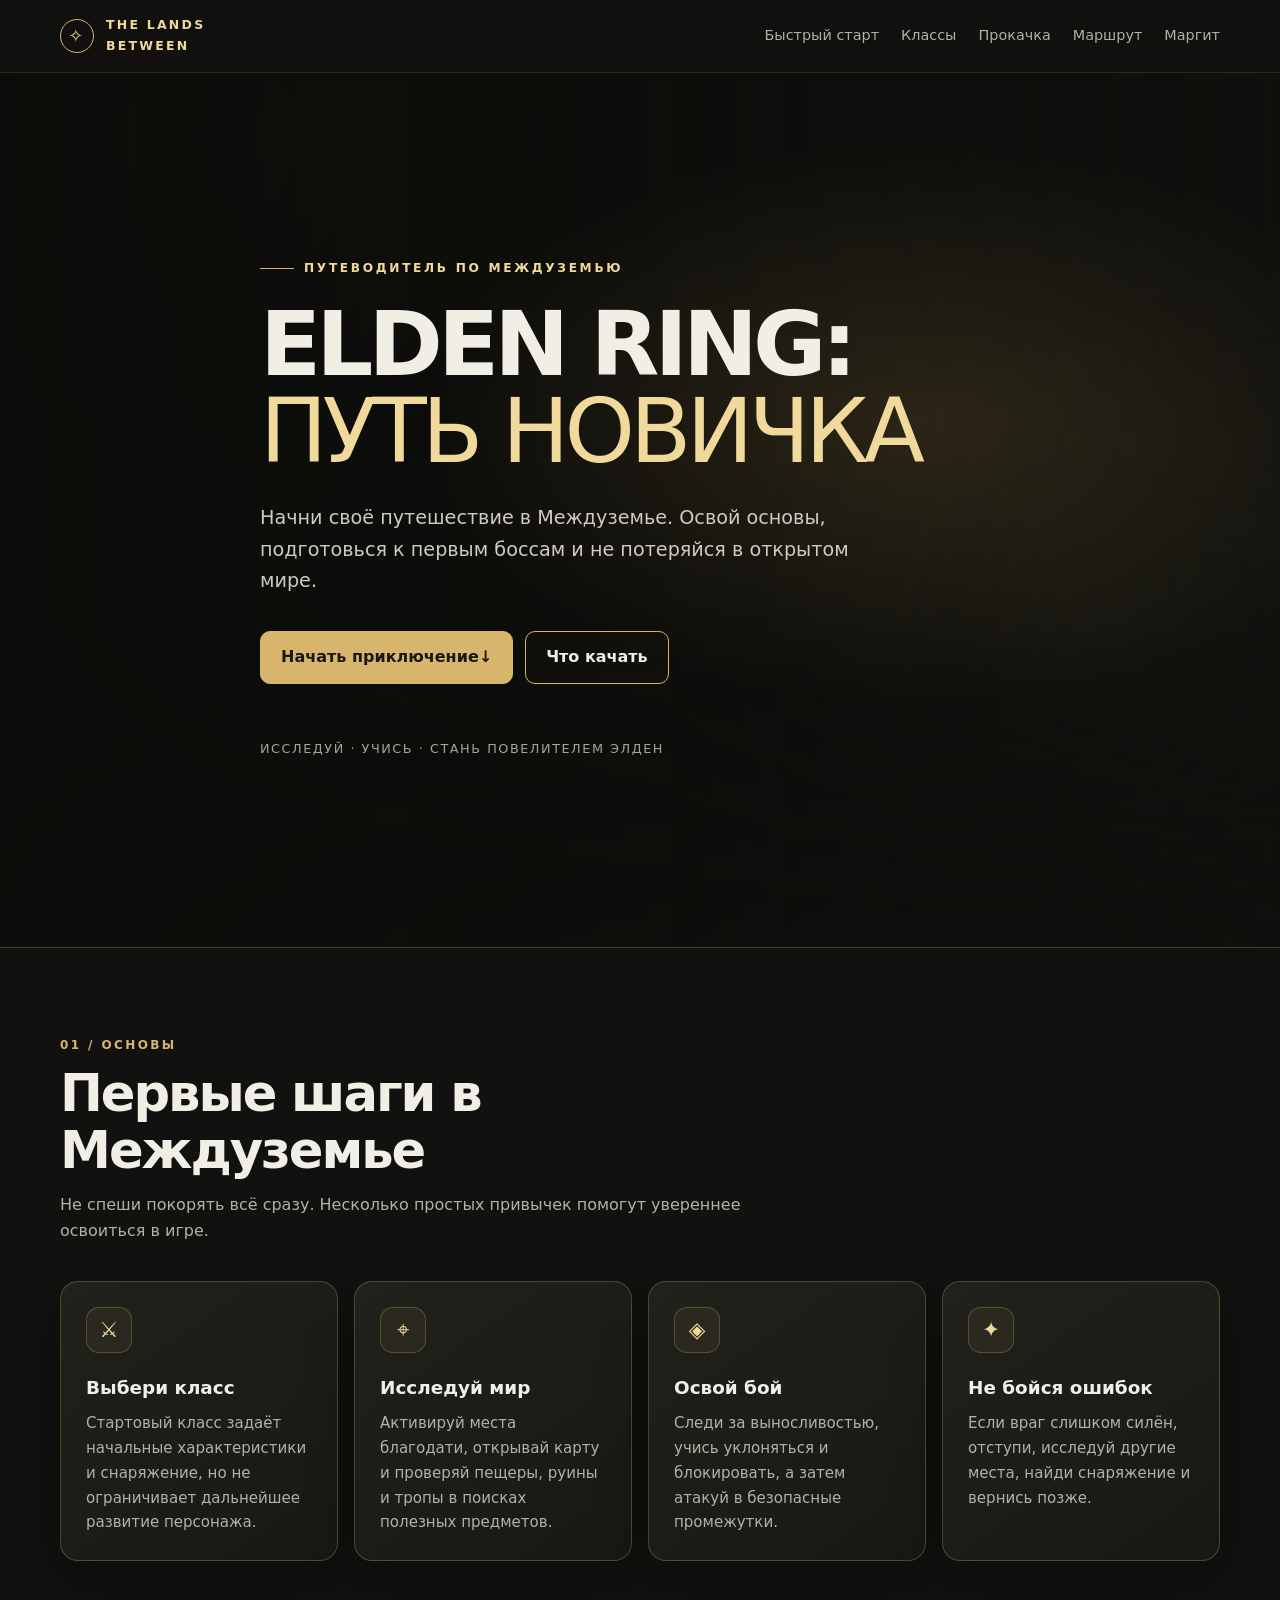
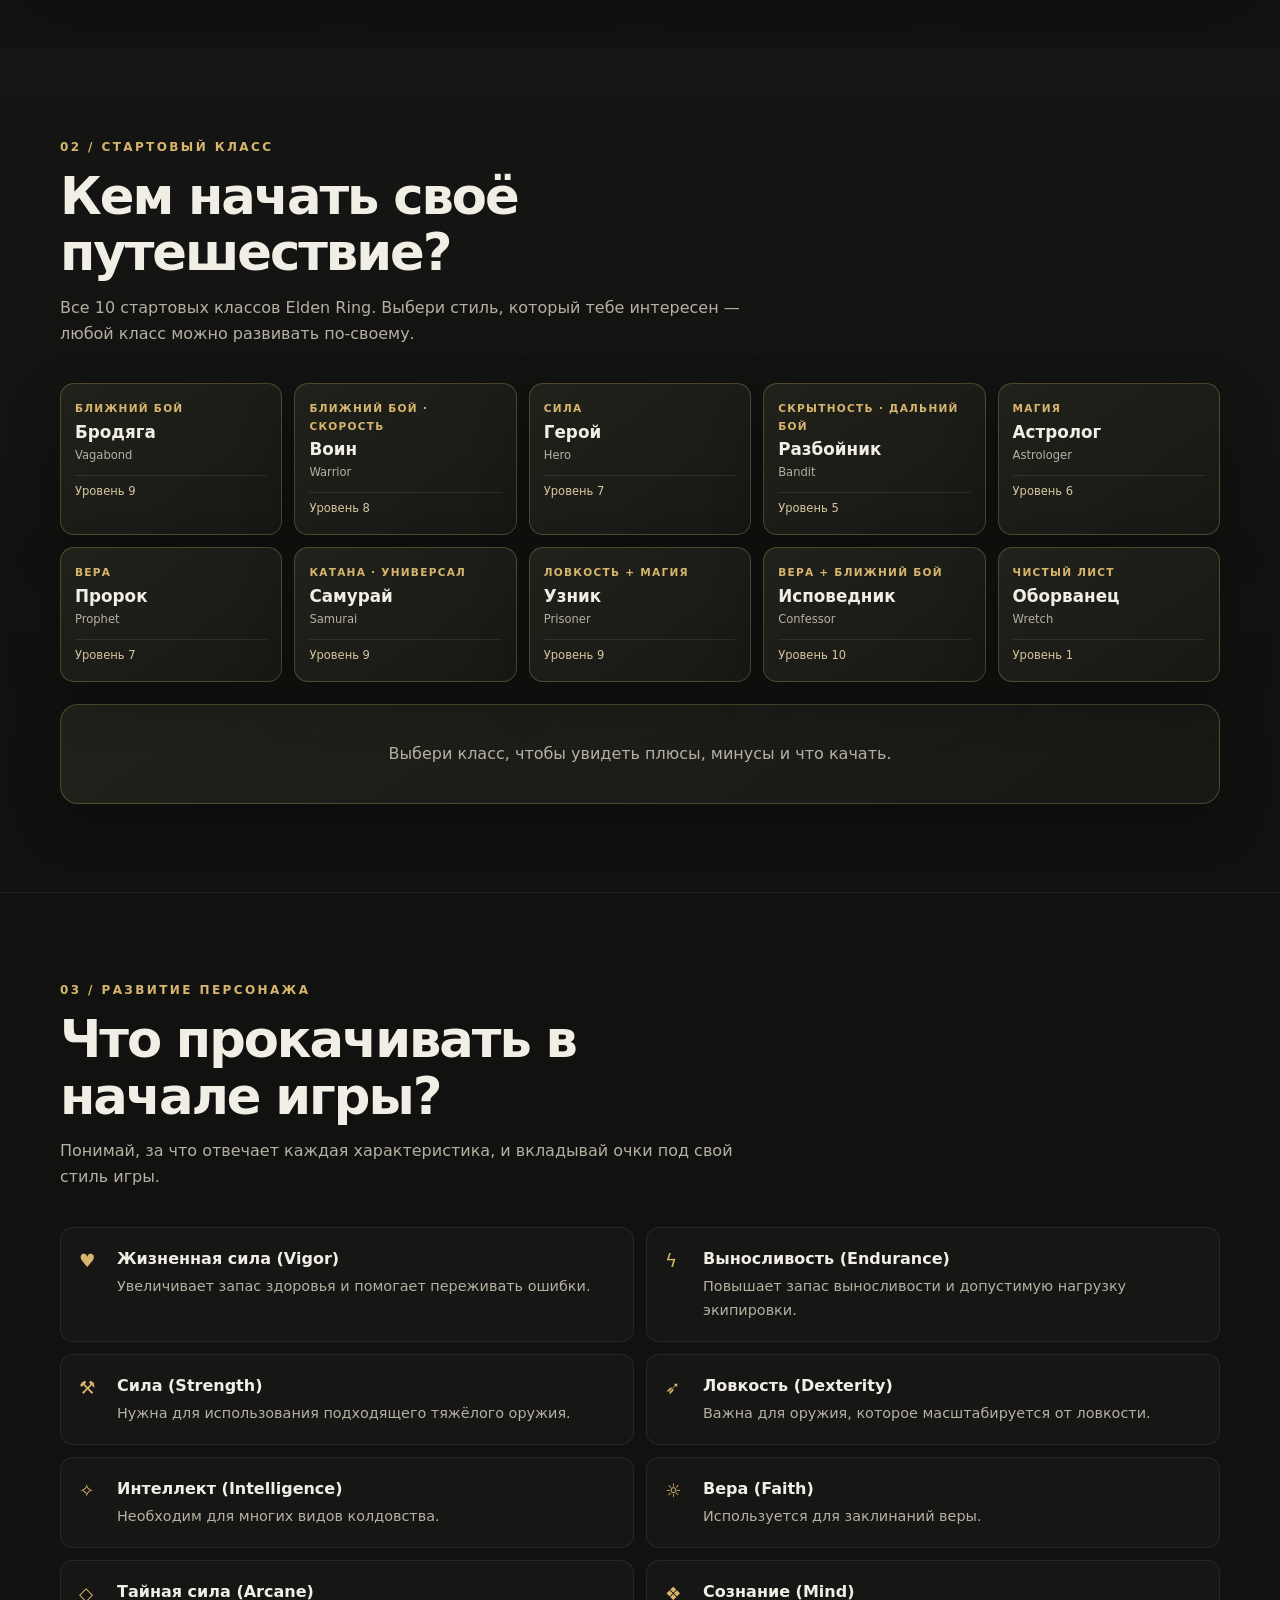
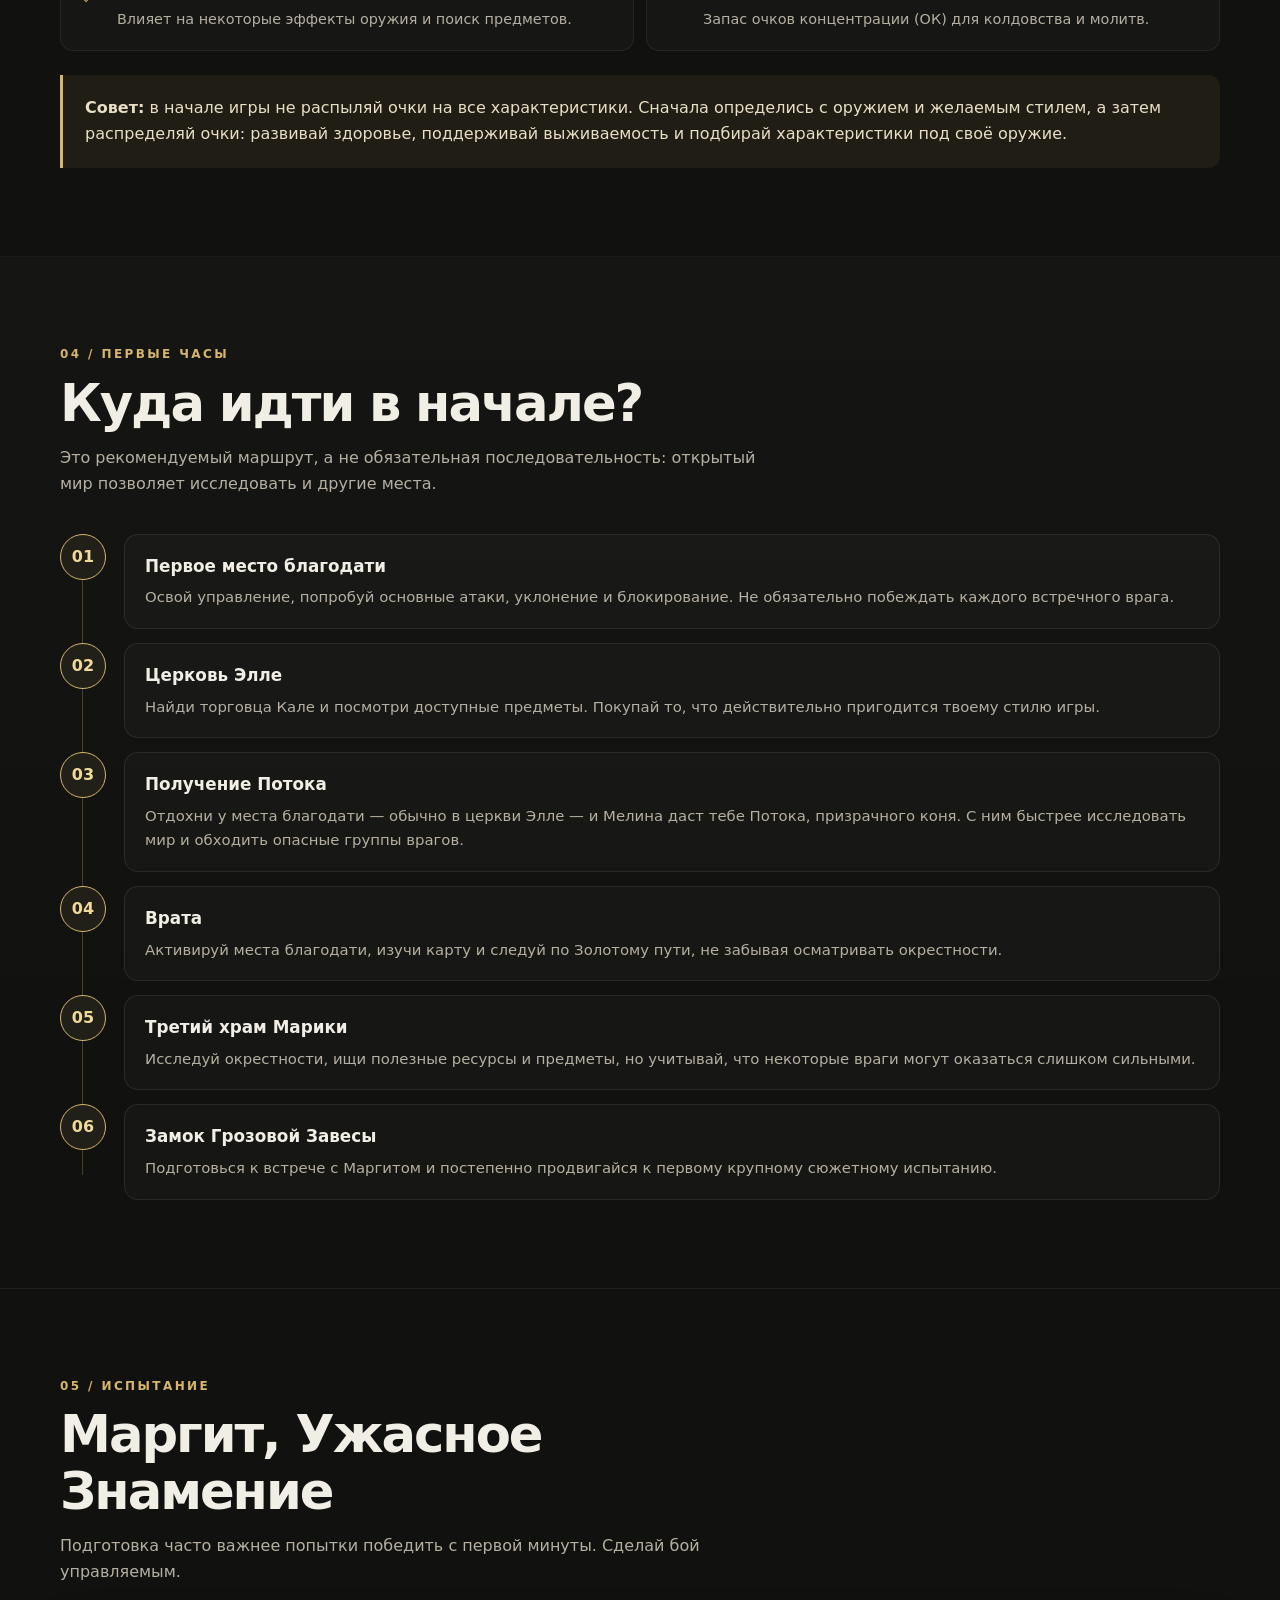
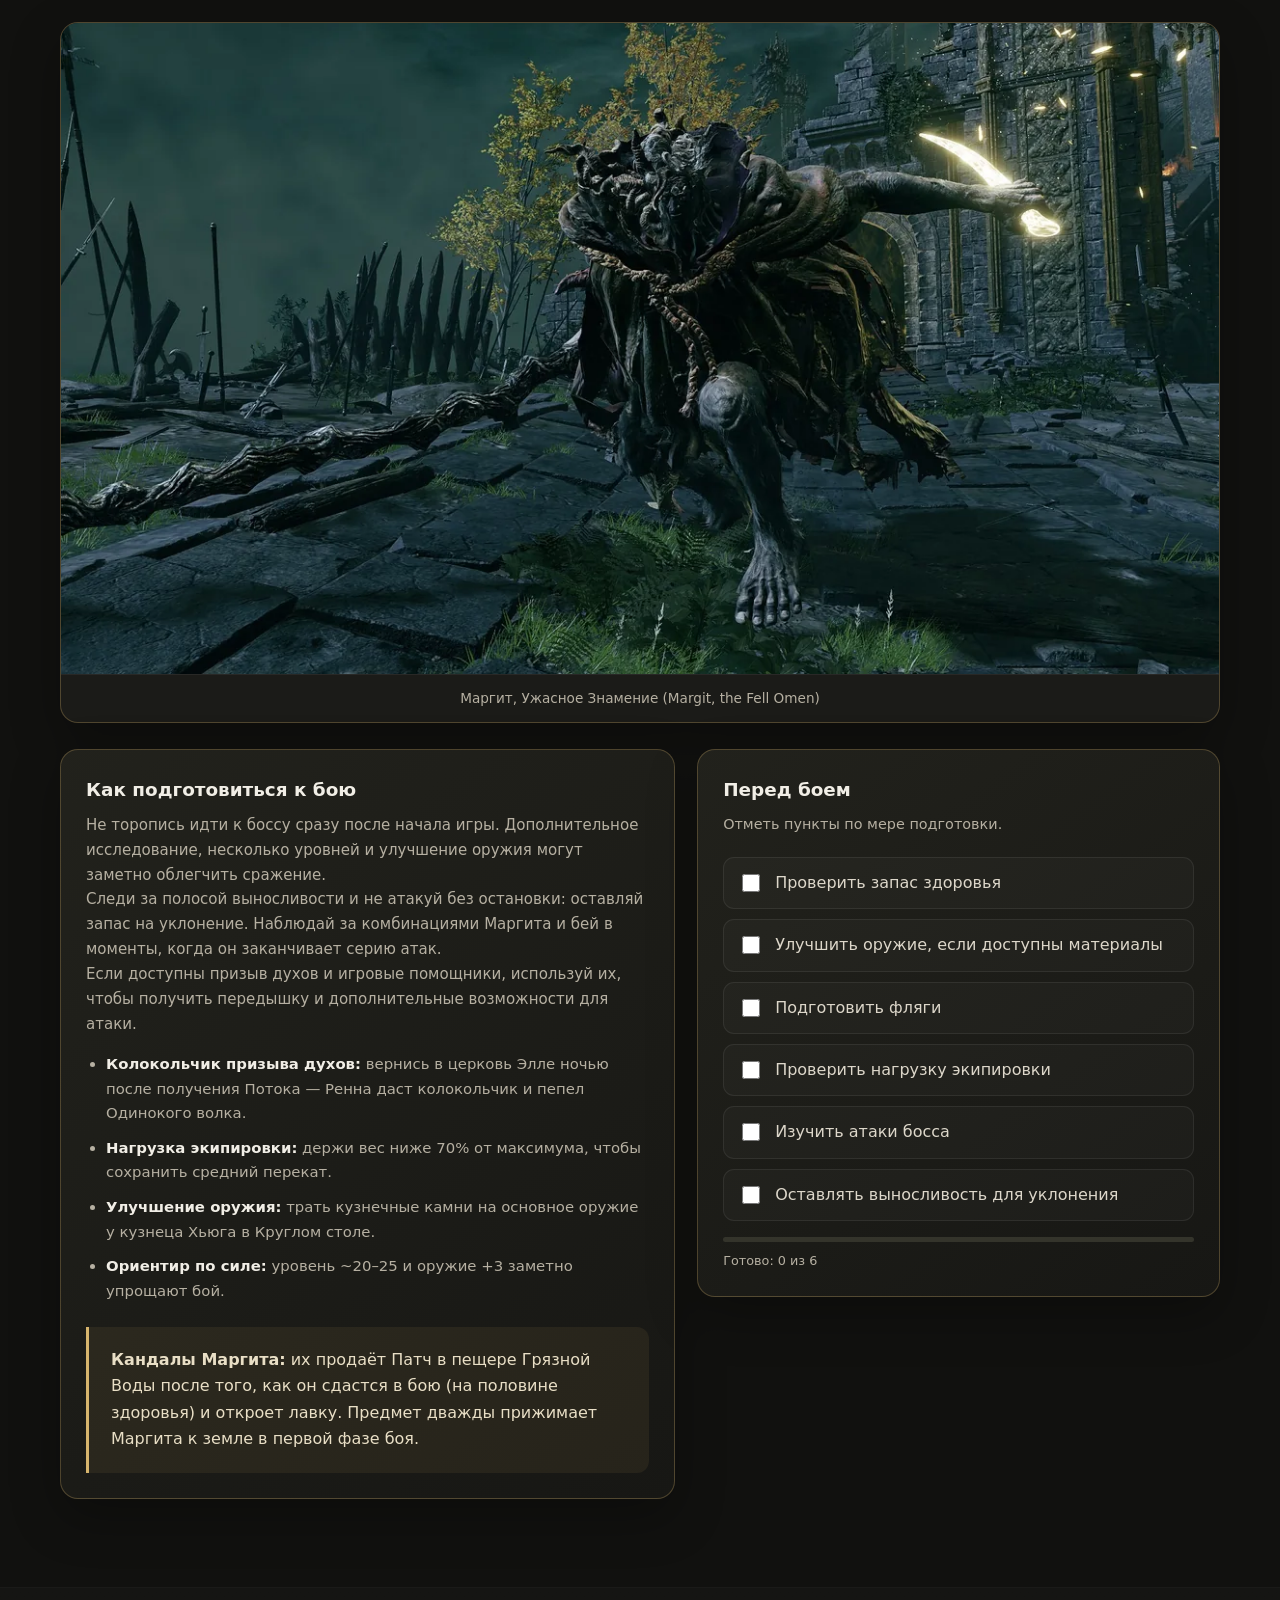
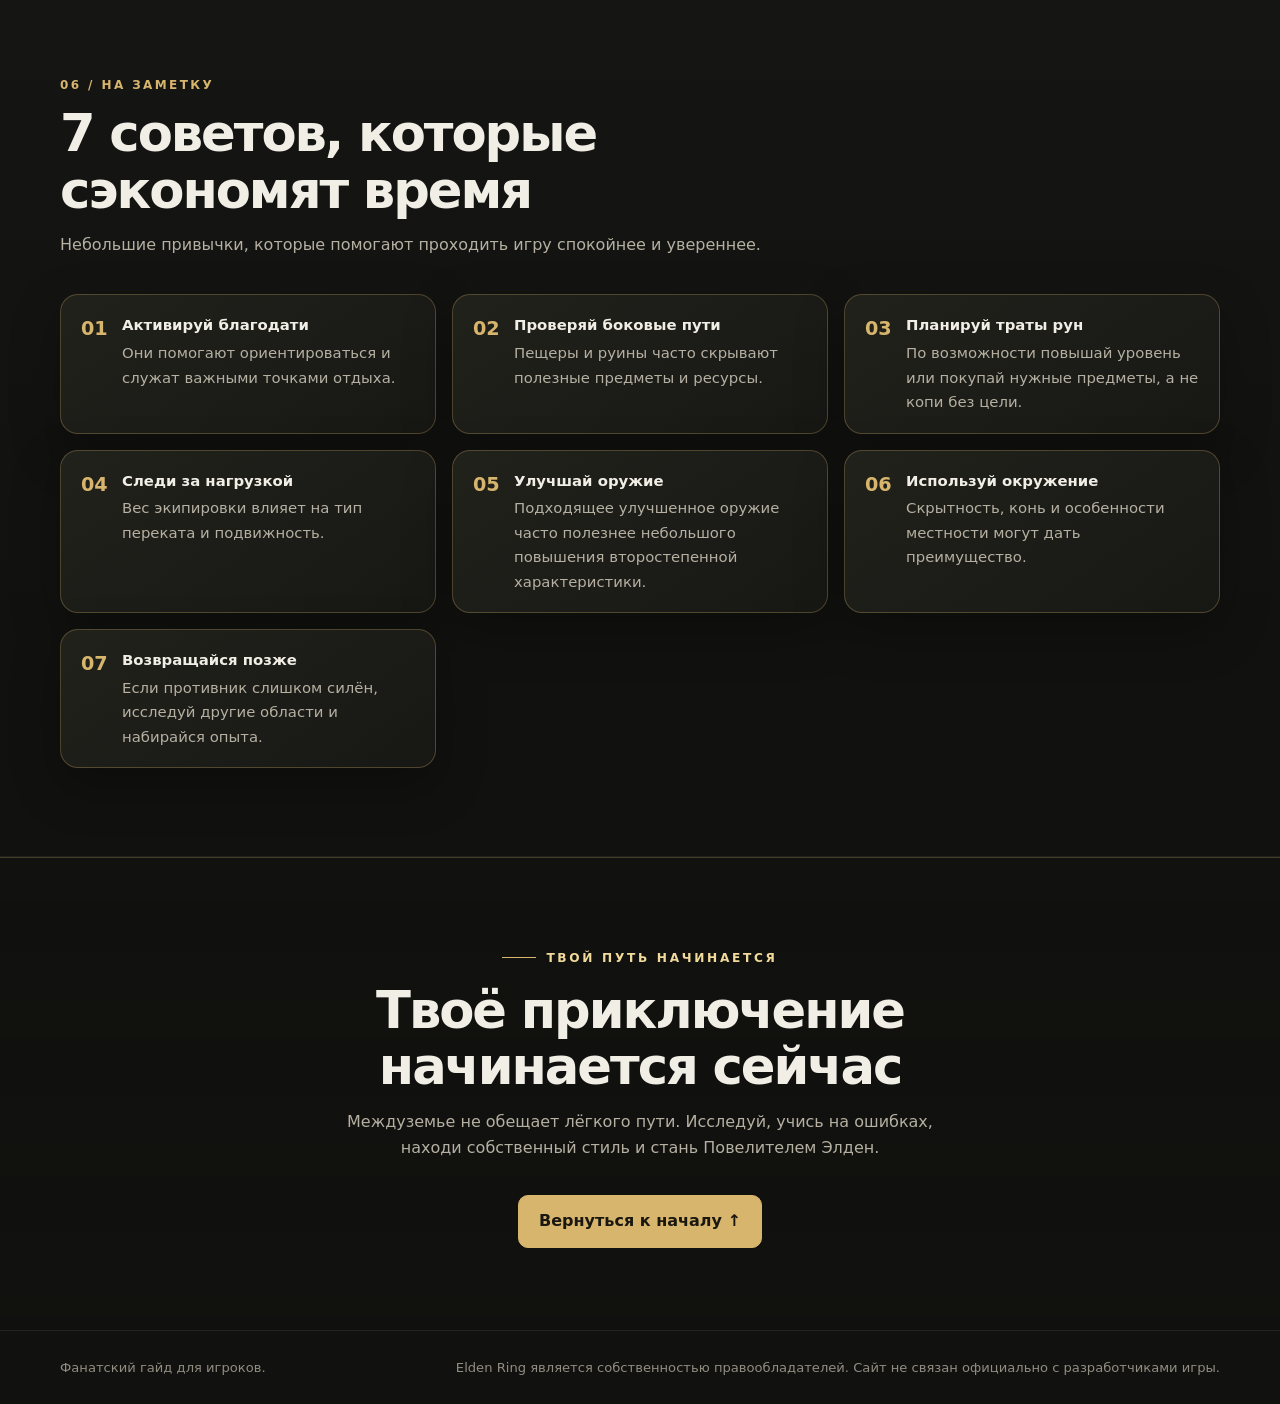
==== commit 731d50aa: "Фото маргита, улучшен выбор класса" ====
--- a/index.html
+++ b/index.html
@@ -43,13 +43,11 @@
 
 <section class="soft-section" id="classes">
   <div class="container">
-    <div class="section-head reveal"><div class="section-kicker">02 / Стартовый класс</div><h2>Кем начать своё путешествие?</h2><p>Это три удобных для старта класса из десяти. Выбирай стиль, который тебе интересен — любой класс можно развивать по-своему.</p></div>
-    <div class="grid grid-3">
-      <article class="card class-card reveal"><div class="class-label">Ближний бой · Скорость</div><h3>Воин <span style="color:var(--muted);font-size:.8em">(Warrior)</span></h3><p>Ловкий боец с двумя изогнутыми клинками. Подходит для динамичного ближнего боя и быстрых серий атак.</p><div class="style">Стиль: мобильность и давление</div><button class="btn btn-secondary choose-class" data-class="Воин">Выбрать класс</button></article>
-      <article class="card class-card reveal" id="samurai"><div class="class-label">Универсальность · Катана</div><h3>Самурай <span style="color:var(--muted);font-size:.8em">(Samurai)</span></h3><p>Хороший выбор для сочетания ближнего боя катаной и дальних атак из лука.</p><div class="style">Стиль: точные удары и дистанция</div><button class="btn btn-secondary choose-class" data-class="Самурай">Выбрать класс</button></article>
-      <article class="card class-card reveal"><div class="class-label">Дальний бой · Магия</div><h3>Астролог <span style="color:var(--muted);font-size:.8em">(Astrologer)</span></h3><p>Персонаж для тех, кто хочет использовать колдовство и атаковать противников на расстоянии.</p><div class="style">Стиль: магические атаки и позиция</div><button class="btn btn-secondary choose-class" data-class="Астролог">Выбрать класс</button></article>
+    <div class="section-head reveal"><div class="section-kicker">02 / Стартовый класс</div><h2>Кем начать своё путешествие?</h2><p>Все 10 стартовых классов Elden Ring. Выбери стиль, который тебе интересен — любой класс можно развивать по-своему.</p></div>
+    <div class="class-grid" id="classGrid" role="group" aria-label="Стартовые классы"></div>
+    <div class="class-panel" id="classPanel" aria-live="polite" aria-atomic="true">
+      <p class="class-panel-hint">Выбери класс, чтобы увидеть плюсы, минусы и что качать.</p>
     </div>
-    <p class="class-hint"><a href="#samurai">Не уверен? Берись за Самурая</a></p>
   </div>
 </section>
 
@@ -87,6 +85,10 @@
 <section id="margit">
   <div class="container">
     <div class="section-head reveal"><div class="section-kicker">05 / Испытание</div><h2>Маргит, Ужасное Знамение</h2><p>Подготовка часто важнее попытки победить с первой минуты. Сделай бой управляемым.</p></div>
+    <figure class="boss-figure reveal">
+      <img src="assets/margit.webp" alt="Маргит, Ужасное Знамение — первый крупный босс Elden Ring, встречающий игрока у ворот Замка Грозовой Завесы" width="1200" height="675" loading="lazy" decoding="async">
+      <figcaption>Маргит, Ужасное Знамение (Margit, the Fell Omen)</figcaption>
+    </figure>
     <div class="boss-layout">
       <div class="card reveal">
         <h3>Как подготовиться к бою</h3>
@@ -139,7 +141,6 @@
 </section>
 </main>
 <footer><div class="container footer-inner"><span>Фанатский гайд для игроков.</span><span>Elden Ring является собственностью правообладателей. Сайт не связан официально с разработчиками игры.</span></div></footer>
-<div class="toast" id="toast" role="status" aria-live="polite"></div>
 <script src="main.js"></script>
 </body>
 </html>
--- a/style.css
+++ b/style.css
@@ -44,14 +44,43 @@
 .card h3{font-size:1.15rem;margin-bottom:8px}
 .card p{color:var(--muted);font-size:.94rem;margin-bottom:0}
 .soft-section{background:linear-gradient(180deg,rgba(255,255,255,.018),transparent);border-block:1px solid rgba(255,255,255,.04)}
-.class-card{display:flex;flex-direction:column;min-height:300px}
-.class-label{font-size:.72rem;color:var(--gold);letter-spacing:.14em;text-transform:uppercase;font-weight:800}
-.class-card h3{font-size:1.55rem;margin:10px 0}
-.class-card .style{margin:18px 0 22px;padding-top:14px;border-top:1px solid rgba(255,255,255,.08);font-size:.83rem;color:#d5c69e}
-.class-card .btn{margin-top:auto;width:100%}
-.class-hint{margin-top:22px;text-align:center;color:var(--muted);font-size:.95rem}
-.class-hint a{color:var(--gold2);font-weight:700;text-decoration:underline;text-underline-offset:3px}
-.class-hint a:hover{color:var(--gold)}
+.class-grid{display:grid;grid-template-columns:repeat(5,minmax(0,1fr));gap:12px}
+.class-card{display:flex;flex-direction:column;align-items:flex-start;gap:4px;text-align:left;padding:16px 14px;background:linear-gradient(145deg,rgba(35,35,29,.96),rgba(24,24,21,.96));border:1px solid var(--line);border-radius:14px;box-shadow:var(--shadow);color:var(--text);cursor:pointer;transition:border-color .2s,box-shadow .2s,transform .2s}
+.class-card:hover{border-color:rgba(215,181,109,.55);transform:translateY(-2px)}
+.class-card.is-selected{border-color:var(--gold);box-shadow:0 0 0 1px var(--gold),0 0 22px rgba(215,181,109,.35)}
+.class-card-tag{font-size:.66rem;color:var(--gold);letter-spacing:.12em;text-transform:uppercase;font-weight:800}
+.class-card-name{font-size:1.05rem;font-weight:800;line-height:1.2}
+.class-card-en{font-size:.72rem;color:var(--muted)}
+.class-card-level{margin-top:6px;padding-top:6px;border-top:1px solid rgba(255,255,255,.08);width:100%;font-size:.72rem;color:#d5c69e}
+.class-panel{margin-top:22px;padding:26px;background:linear-gradient(145deg,rgba(35,35,29,.96),rgba(24,24,21,.96));border:1px solid var(--line);border-radius:var(--radius);box-shadow:var(--shadow)}
+.class-panel-hint{margin:0;padding:10px 0;color:var(--muted);font-size:1rem;text-align:center}
+.class-panel-head h3{margin:0 0 6px;font-size:1.5rem}
+.class-panel-en{color:var(--muted);font-size:.85em;font-weight:500}
+.class-panel-meta{display:flex;gap:12px;align-items:center;flex-wrap:wrap;margin-bottom:10px}
+.class-panel-tag{font-size:.7rem;color:var(--gold);letter-spacing:.12em;text-transform:uppercase;font-weight:800;border:1px solid var(--line);border-radius:99px;padding:3px 10px}
+.class-panel-level{font-size:.85rem;color:var(--muted)}
+.class-panel-desc{margin:0;color:#ddd7ca;font-size:.98rem}
+.class-panel-style{margin-top:14px;padding-top:14px;border-top:1px solid rgba(255,255,255,.08);color:#d5c69e;font-size:.92rem}
+.class-panel-cols{display:grid;grid-template-columns:1fr 1fr;gap:18px;margin-top:16px}
+.class-panel-cols h4{margin:0 0 8px;font-size:.95rem}
+.class-panel-cols ul{margin:0;padding-left:0;list-style:none;display:grid;gap:8px}
+.class-panel-cols li{position:relative;padding-left:22px;font-size:.9rem;color:var(--muted)}
+.class-panel-pros li:before{content:"+";position:absolute;left:0;top:0;color:#7fb069;font-weight:800}
+.class-panel-cons li:before{content:"–";position:absolute;left:0;top:0;color:#b5543a;font-weight:800}
+.class-panel-priority{margin-top:16px}
+.class-panel-priority h4{margin:0 0 8px;font-size:.95rem}
+.class-panel-priority ol{margin:0;padding-left:20px;display:grid;gap:6px;color:var(--muted);font-size:.9rem}
+.class-panel-priority b{color:var(--gold2)}
+.class-panel-stats{margin-top:16px}
+.class-panel-stats h4{margin:0 0 8px;font-size:.95rem}
+.stat-chips{display:flex;flex-wrap:wrap;gap:8px}
+.stat-chip{display:inline-flex;align-items:center;gap:5px;padding:5px 10px;background:rgba(255,255,255,.03);border:1px solid rgba(255,255,255,.08);border-radius:9px;font-size:.8rem;color:var(--muted)}
+.stat-chip b{color:var(--gold2);font-size:.9rem}
+.class-panel-gear{margin-top:16px;padding-top:14px;border-top:1px solid rgba(255,255,255,.08);font-size:.9rem;color:var(--muted)}
+.class-panel-for{margin-top:10px;font-size:.9rem;color:var(--muted)}
+.boss-figure{margin:0 0 26px;border:1px solid var(--line);border-radius:var(--radius);overflow:hidden;background:var(--panel);box-shadow:var(--shadow)}
+.boss-figure img{display:block;width:100%;height:auto;aspect-ratio:16/9;object-fit:cover}
+.boss-figure figcaption{padding:12px 18px;font-size:.85rem;color:var(--muted);border-top:1px solid rgba(255,255,255,.06);text-align:center}
 .prep-list{margin:16px 0 0;padding-left:20px;color:var(--muted);font-size:.93rem}
 .prep-list li{margin-bottom:10px}
 .prep-list strong{color:var(--text)}
@@ -87,11 +116,9 @@
 .final-cta .actions{justify-content:center}
 footer{padding:26px 0;border-top:1px solid rgba(255,255,255,.08);color:#918d81;font-size:.82rem}
 .footer-inner{display:flex;justify-content:space-between;gap:20px;flex-wrap:wrap}
-.toast{position:fixed;right:20px;bottom:20px;z-index:50;max-width:min(380px,calc(100% - 40px));padding:16px 18px;background:#25251f;border:1px solid var(--gold);border-radius:12px;box-shadow:var(--shadow);color:var(--text);opacity:0;transform:translateY(12px);pointer-events:none;transition:opacity .25s,transform .25s}
-.toast.show{opacity:1;transform:translateY(0)}
 .reveal{opacity:1;transform:none}
 .js-motion .reveal{opacity:0;transform:translateY(16px);transition:opacity .55s ease,transform .55s ease}
 .js-motion .reveal.visible{opacity:1;transform:none}
-@media(max-width:900px){.grid-4{grid-template-columns:repeat(2,minmax(0,1fr))}.grid-3{grid-template-columns:repeat(2,minmax(0,1fr))}.boss-layout{grid-template-columns:1fr}.navlinks{gap:14px;font-size:.82rem}}
-@media(max-width:680px){.container{width:min(100% - 32px,var(--max))}.nav{min-height:64px}.menu-toggle{display:block}.navlinks{display:none;position:absolute;left:16px;right:16px;top:calc(100% + 8px);padding:14px;background:#1a1a16;border:1px solid var(--line);border-radius:14px;box-shadow:var(--shadow);align-items:stretch;flex-direction:column;gap:0}.navlinks.open{display:flex}.navlinks a{padding:12px;border-radius:8px}.navlinks a:hover{background:rgba(215,181,109,.08)}.hero{min-height:610px;background-position:58% center}.hero-content{padding:70px 0}.hero-note{margin-top:38px}.actions{flex-direction:column;align-items:stretch}.btn{width:100%}section{padding:64px 0}.grid-4,.grid-3,.stat-grid{grid-template-columns:1fr}.card{padding:22px}.class-card{min-height:0}.route-item{grid-template-columns:38px 1fr;gap:12px}.route-num{width:38px;height:38px}.route:before{left:18px}.route-copy{padding:16px}.footer-inner{display:block}.footer-inner span{display:block;margin-top:8px}}
+@media(max-width:900px){.grid-4{grid-template-columns:repeat(2,minmax(0,1fr))}.grid-3{grid-template-columns:repeat(2,minmax(0,1fr))}.class-grid{grid-template-columns:repeat(3,minmax(0,1fr))}.class-grid .class-card:last-child{grid-column:1/-1}.boss-layout{grid-template-columns:1fr}.navlinks{gap:14px;font-size:.82rem}}
+@media(max-width:680px){.container{width:min(100% - 32px,var(--max))}.nav{min-height:64px}.menu-toggle{display:block}.navlinks{display:none;position:absolute;left:16px;right:16px;top:calc(100% + 8px);padding:14px;background:#1a1a16;border:1px solid var(--line);border-radius:14px;box-shadow:var(--shadow);align-items:stretch;flex-direction:column;gap:0}.navlinks.open{display:flex}.navlinks a{padding:12px;border-radius:8px}.navlinks a:hover{background:rgba(215,181,109,.08)}.hero{min-height:610px;background-position:58% center}.hero-content{padding:70px 0}.hero-note{margin-top:38px}.actions{flex-direction:column;align-items:stretch}.btn{width:100%}section{padding:64px 0}.grid-4,.grid-3,.stat-grid{grid-template-columns:1fr}.class-grid{grid-template-columns:repeat(2,minmax(0,1fr))}.class-grid .class-card:last-child{grid-column:auto}.class-panel{padding:20px}.class-panel-cols{grid-template-columns:1fr}.card{padding:22px}.route-item{grid-template-columns:38px 1fr;gap:12px}.route-num{width:38px;height:38px}.route:before{left:18px}.route-copy{padding:16px}.footer-inner{display:block}.footer-inner span{display:block;margin-top:8px}}
 @media(prefers-reduced-motion:reduce){*,*::before,*::after{scroll-behavior:auto!important;animation-duration:.01ms!important;animation-iteration-count:1!important;transition-duration:.01ms!important}.js-motion .reveal{opacity:1;transform:none}}
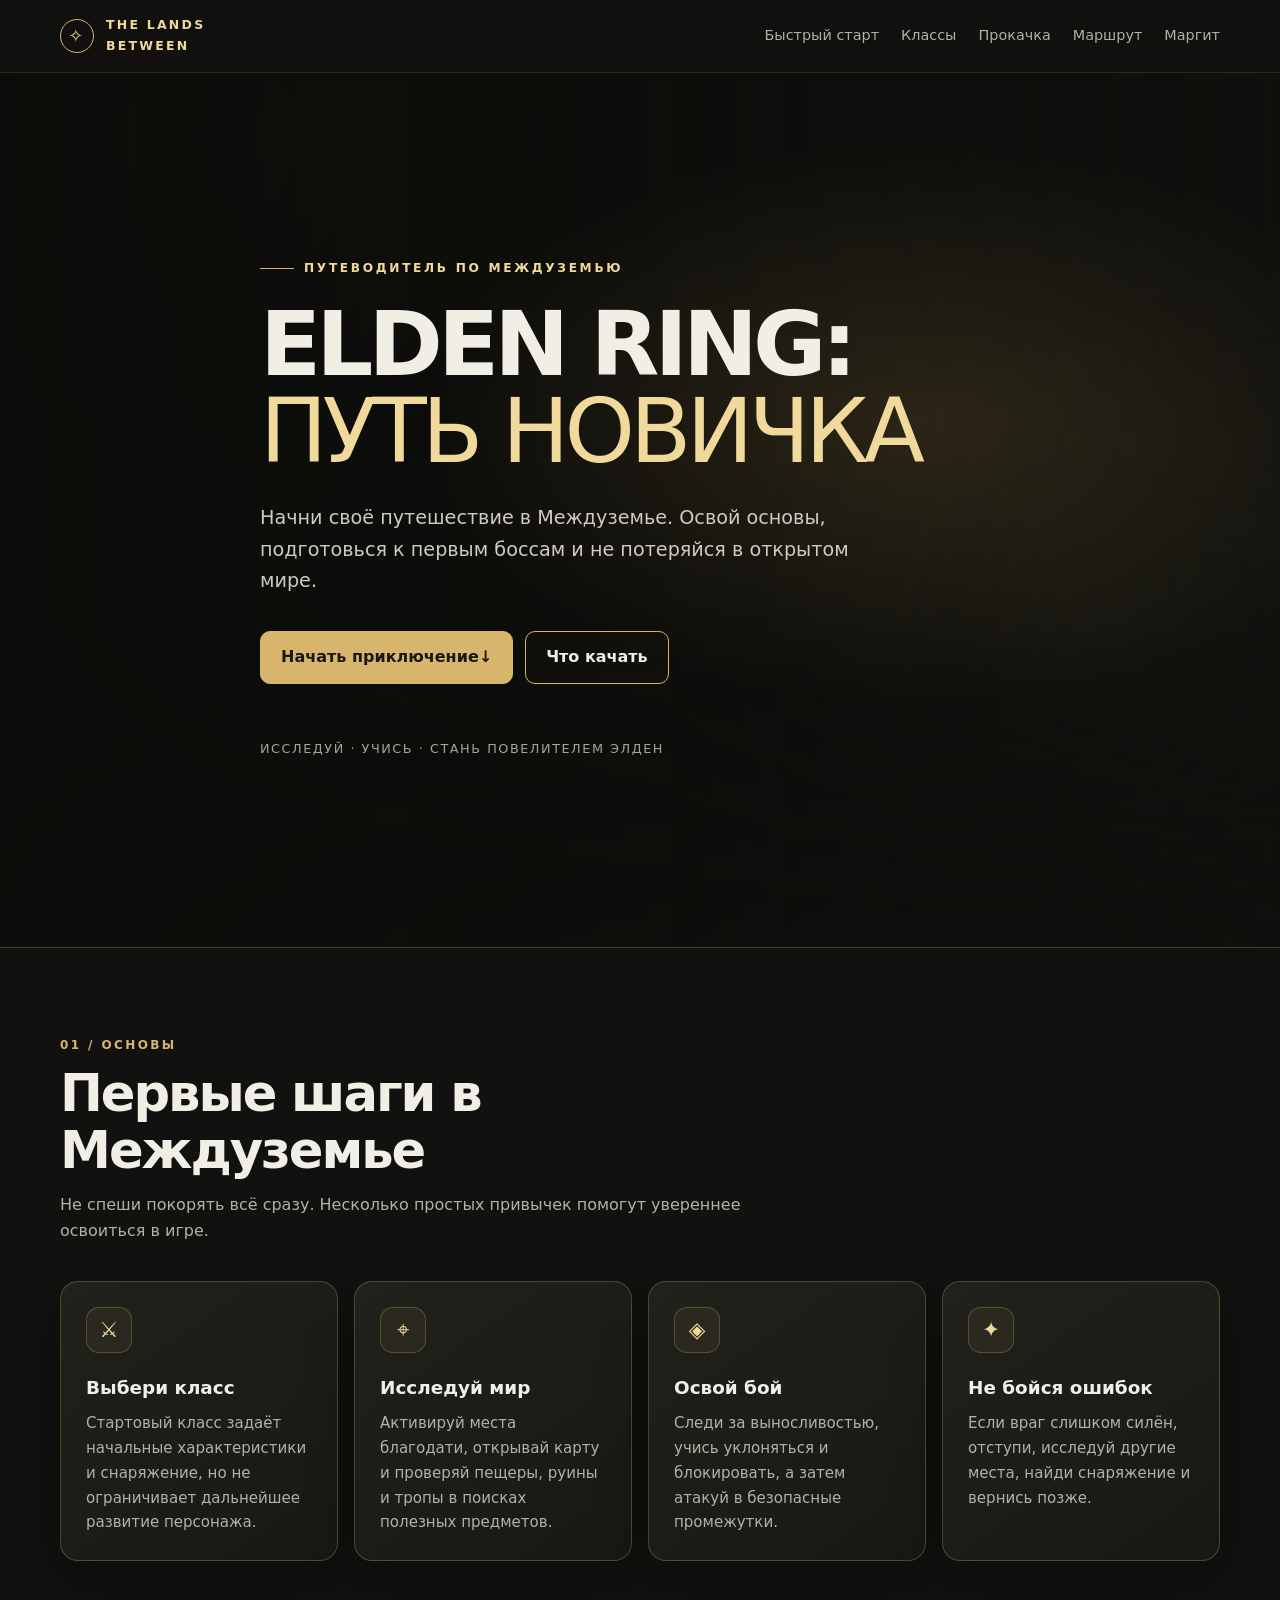
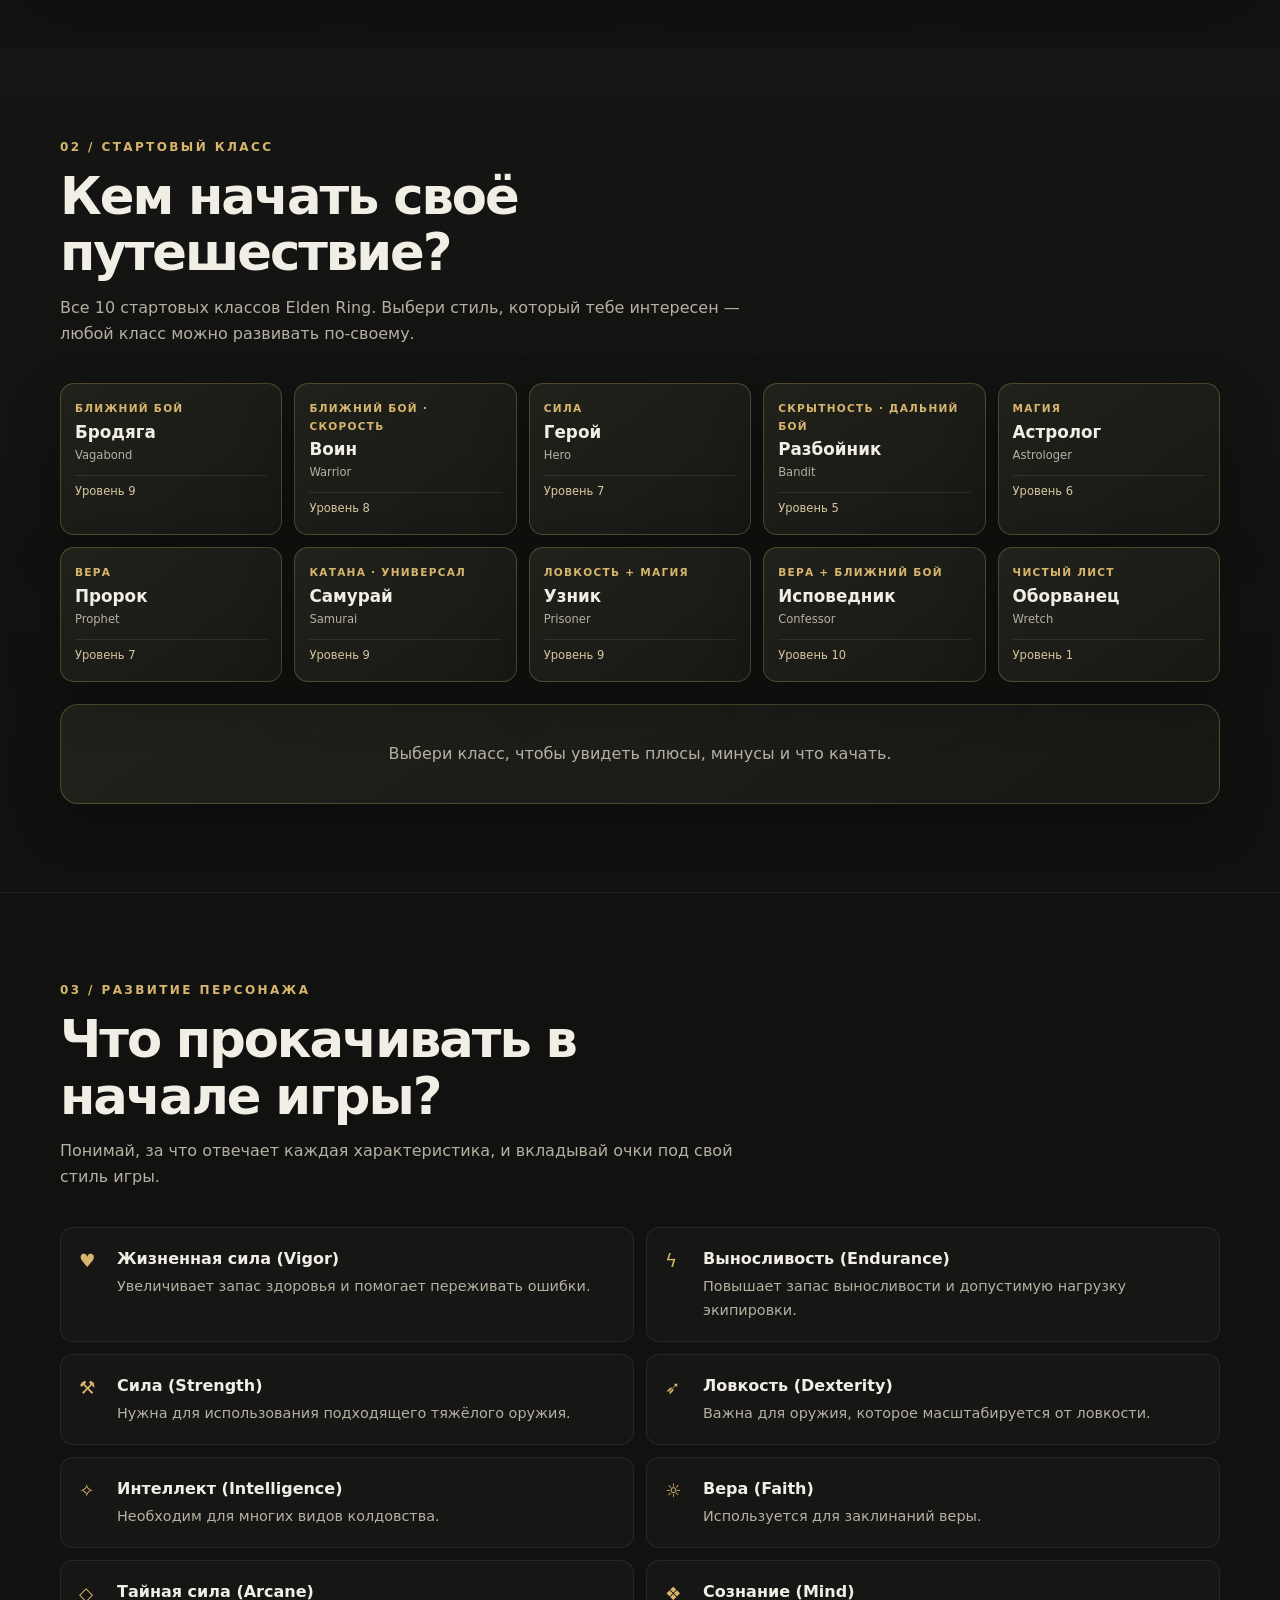
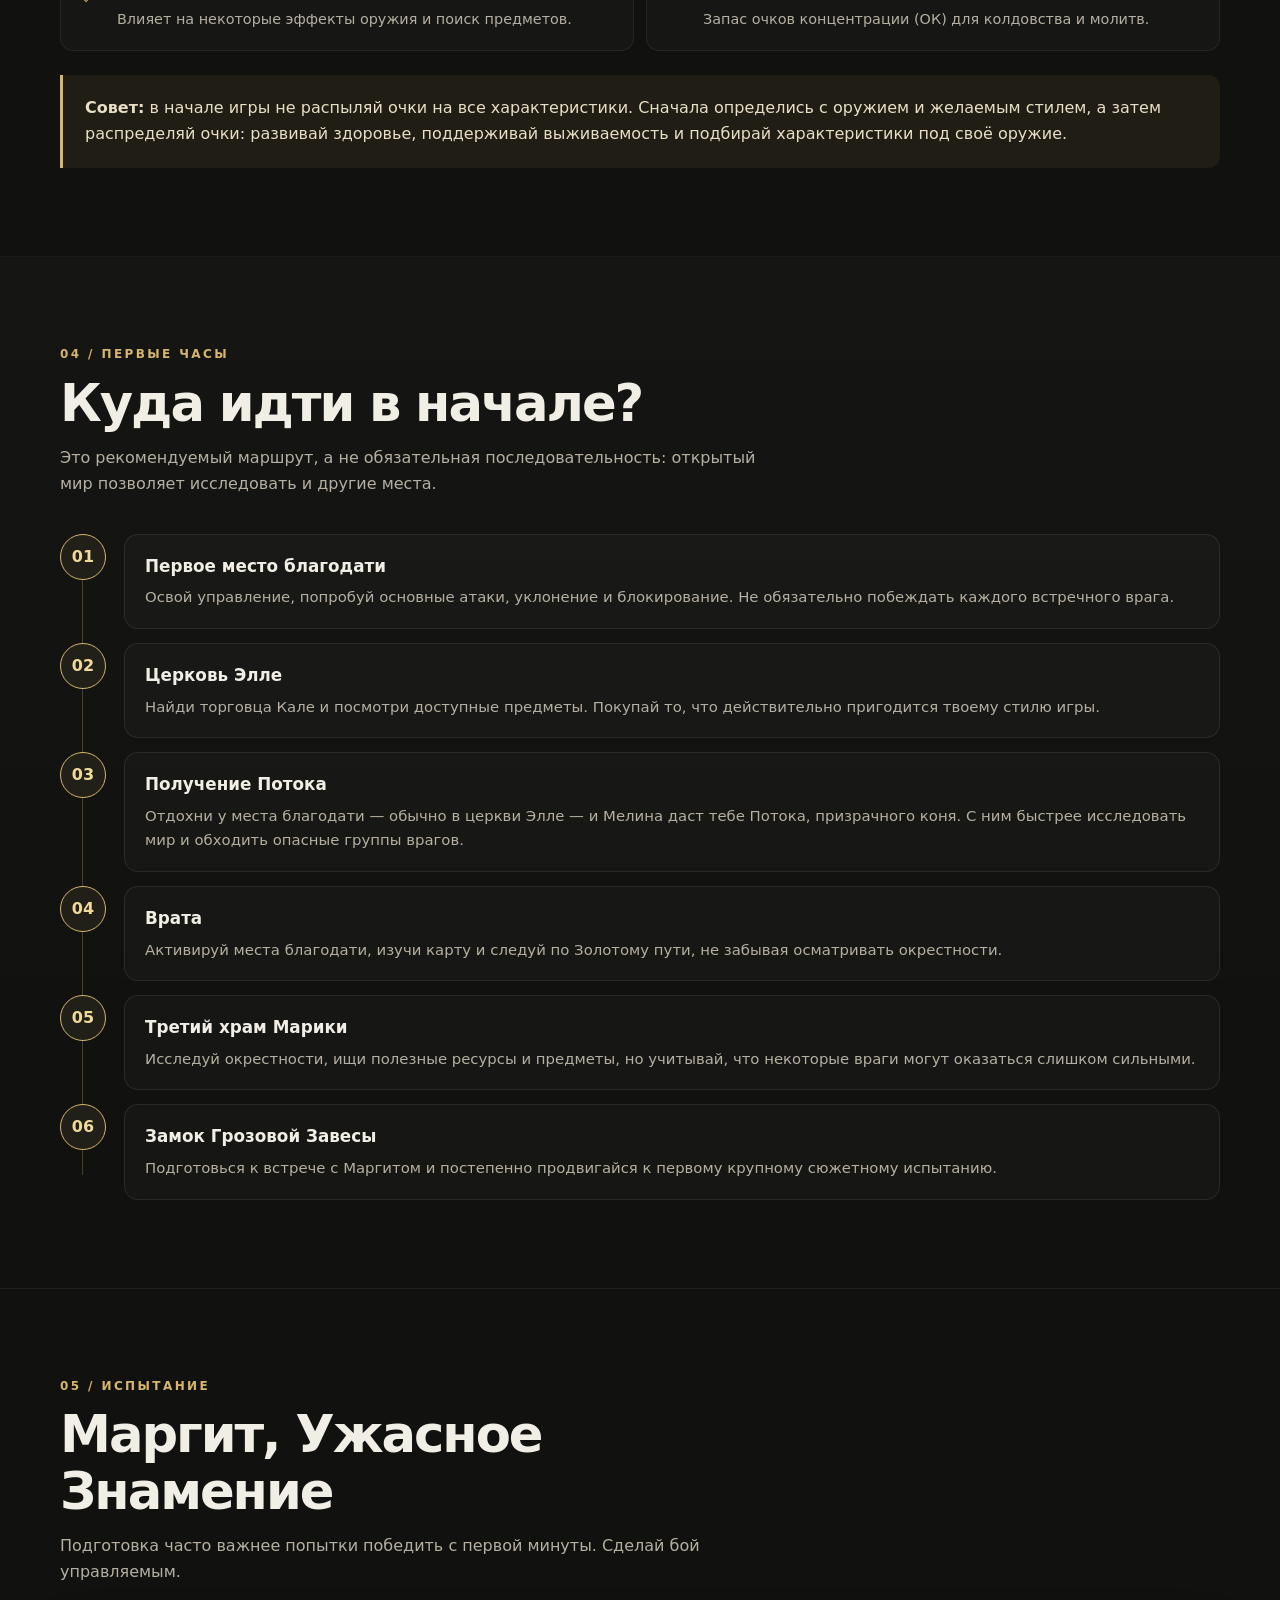
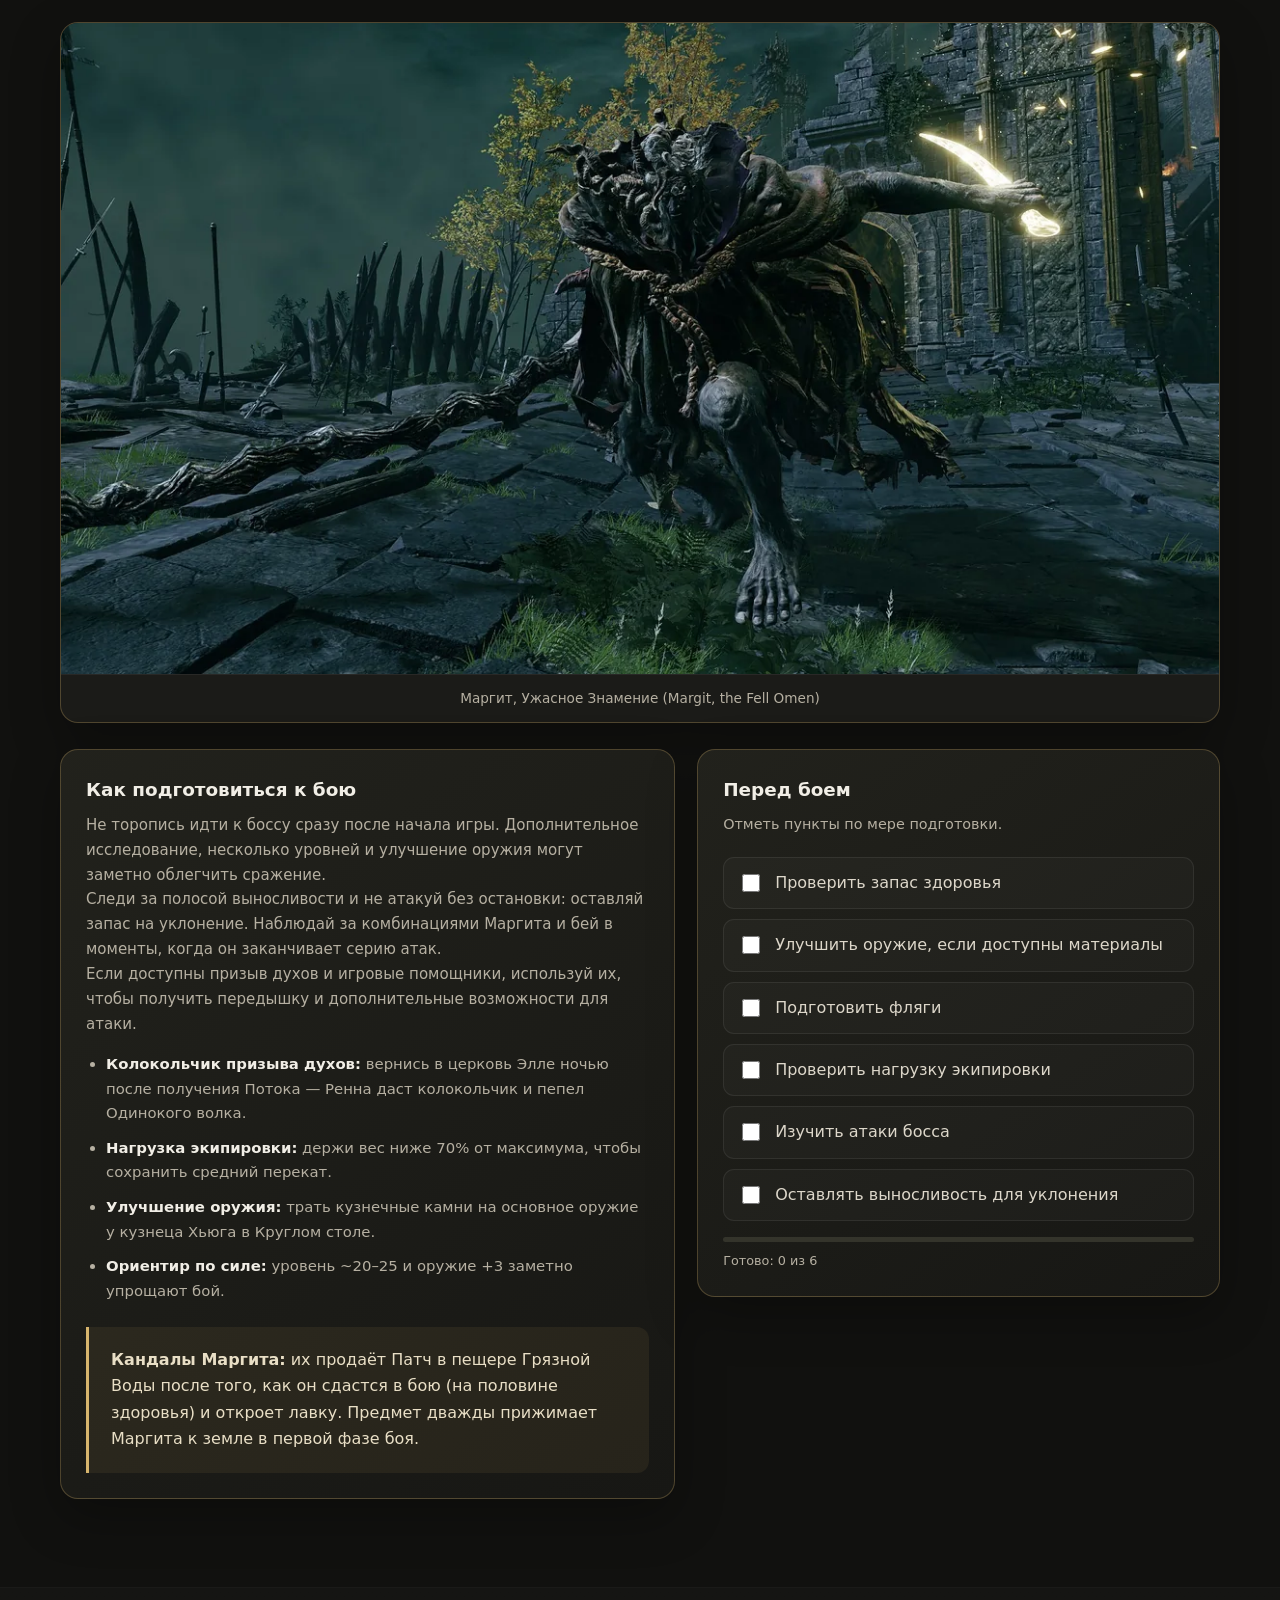
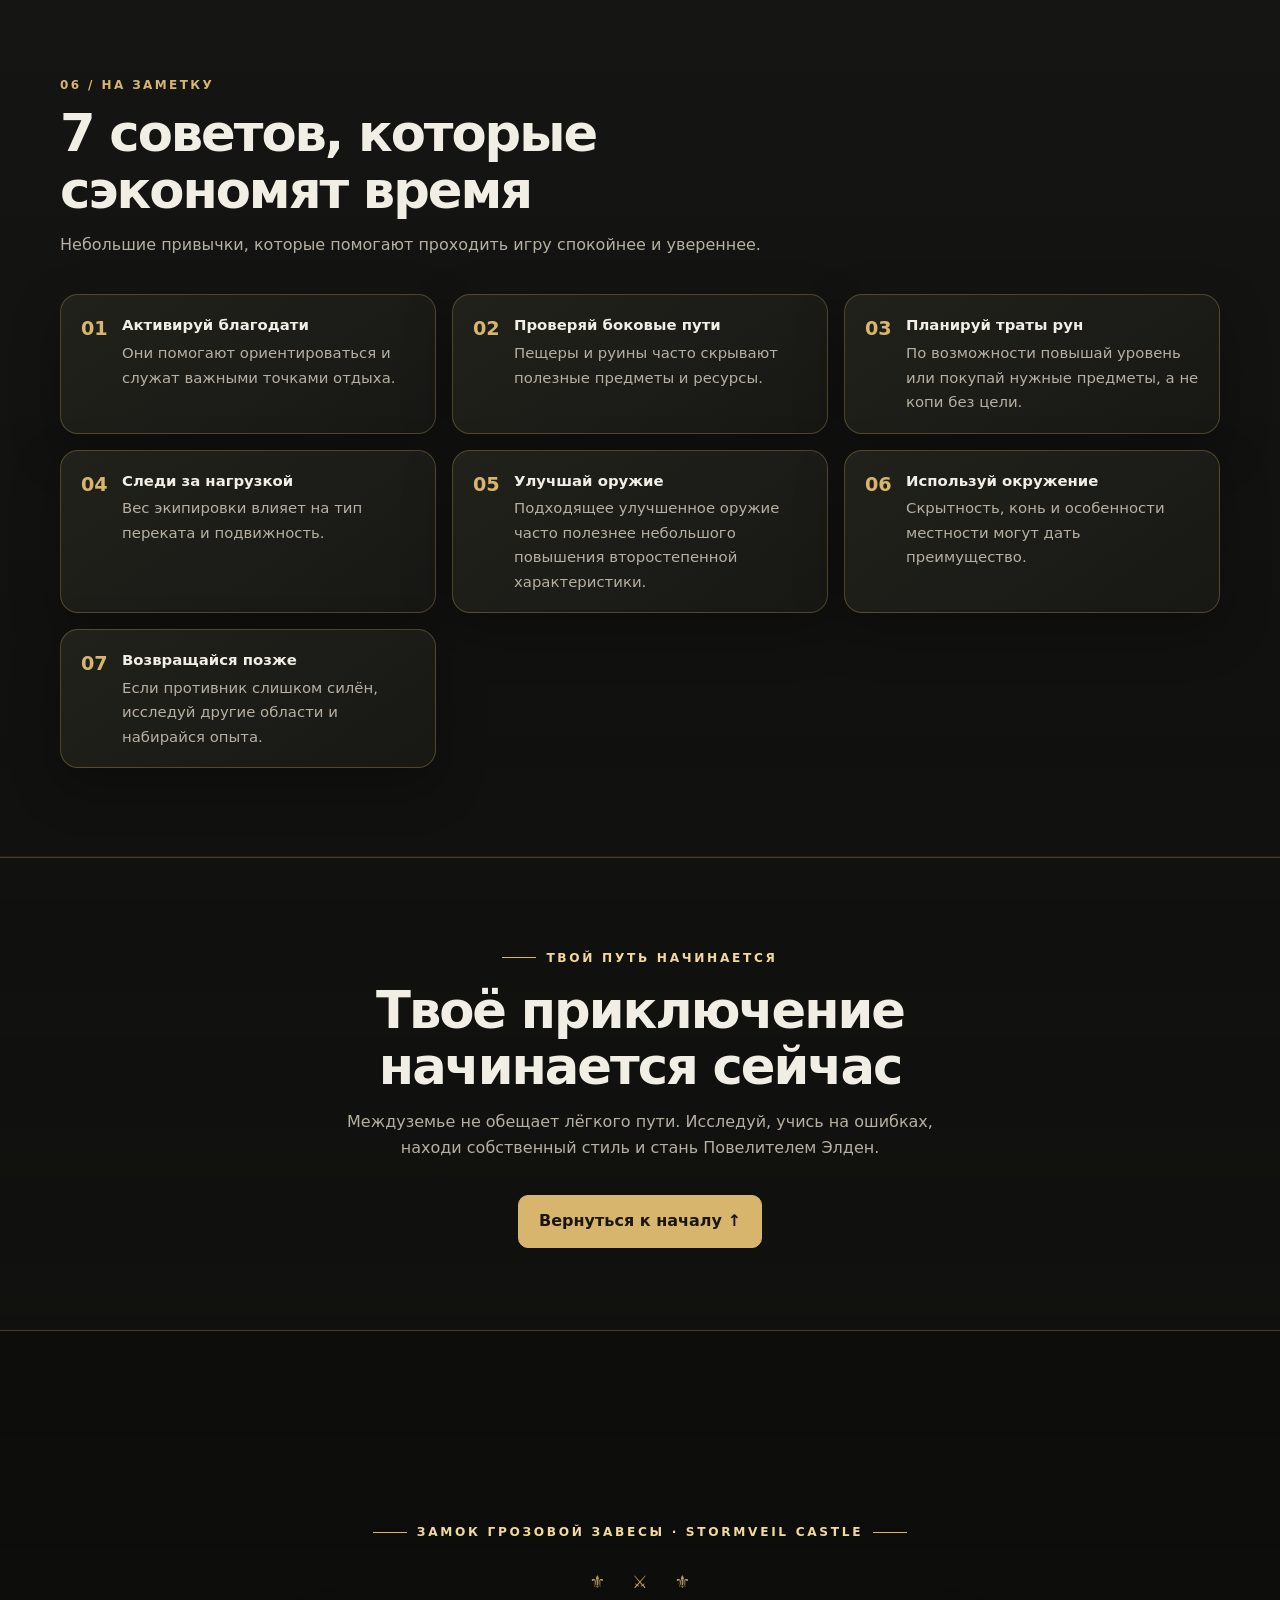
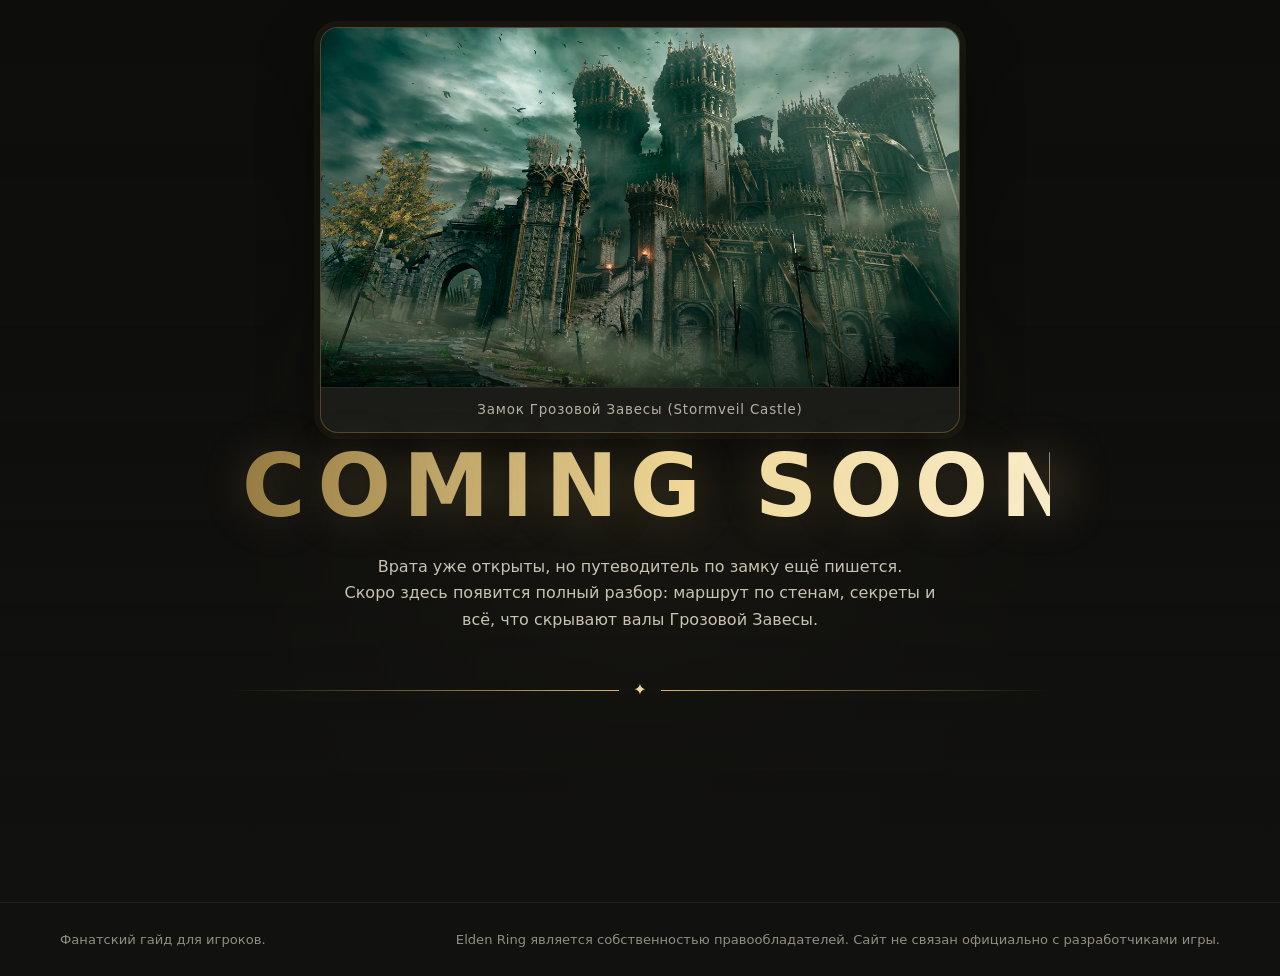
==== commit d72358cd: "Добавлен анонс замка громовой завесы" ====
--- a/index.html
+++ b/index.html
@@ -139,6 +139,20 @@
 <section class="final-cta">
   <div class="container reveal"><div class="eyebrow">Твой путь начинается</div><h2>Твоё приключение начинается сейчас</h2><p>Междуземье не обещает лёгкого пути. Исследуй, учись на ошибках, находи собственный стиль и стань Повелителем Элден.</p><div class="actions"><a class="btn btn-primary" href="#top">Вернуться к началу ↑</a></div></div>
 </section>
+
+<section class="coming-soon" id="stormveil" aria-label="Замок Грозовой Завесы — скоро">
+  <div class="coming-soon-inner container reveal">
+    <div class="eyebrow coming-soon-eyebrow">Замок Грозовой Завесы · Stormveil Castle</div>
+    <div class="coming-soon-gate" aria-hidden="true">⚜ ⚔ ⚜</div>
+    <figure class="coming-soon-figure">
+      <img src="assets/stormveil.webp" alt="Замок Грозовой Завесы (Stormveil Castle) — первая крупная сюжетная локация Elden Ring" width="1200" height="675" loading="lazy" decoding="async">
+      <figcaption>Замок Грозовой Завесы (Stormveil Castle)</figcaption>
+    </figure>
+    <p class="coming-soon-title">COMING&nbsp;SOON</p>
+    <p class="coming-soon-sub">Врата уже открыты, но путеводитель по замку ещё пишется.<br>Скоро здесь появится полный разбор: маршрут по стенам, секреты и всё, что скрывают валы Грозовой Завесы.</p>
+    <div class="coming-soon-divider" aria-hidden="true"><span>✦</span></div>
+  </div>
+</section>
 </main>
 <footer><div class="container footer-inner"><span>Фанатский гайд для игроков.</span><span>Elden Ring является собственностью правообладателей. Сайт не связан официально с разработчиками игры.</span></div></footer>
 <script src="main.js"></script>
--- a/style.css
+++ b/style.css
@@ -114,6 +114,22 @@
 .final-cta h2{max-width:760px;margin:14px auto}
 .final-cta p{max-width:620px;margin:0 auto;color:var(--muted)}
 .final-cta .actions{justify-content:center}
+.coming-soon{position:relative;isolation:isolate;display:grid;min-height:620px;place-items:center;overflow:hidden;text-align:center;border-top:1px solid var(--line);background:linear-gradient(180deg,rgba(12,12,10,.82) 0%,rgba(12,12,10,.55) 45%,rgba(17,17,15,.94) 100%),radial-gradient(ellipse at 50% 68%,rgba(209,171,83,.14),transparent 45%),url('https://images.unsplash.com/photo-1533154683836-84ea6f3f3b3b?auto=format&fit=crop&w=2000&q=85') center 38%/cover}
+.coming-soon:before{content:"";position:absolute;inset:0;z-index:-1;background:linear-gradient(0deg,var(--bg) 0%,transparent 26%)}
+.coming-soon-inner{padding:96px 0 110px;max-width:820px}
+.coming-soon-eyebrow{justify-content:center}
+.coming-soon-eyebrow:after{content:"";width:34px;height:1px;background:var(--gold)}
+.coming-soon-gate{margin:26px 0 10px;color:var(--gold);font-size:1.1rem;letter-spacing:.6em;text-indent:.6em;opacity:.85}
+.coming-soon-title{margin:0;font-size:clamp(2.6rem,8vw,5.4rem);font-weight:900;line-height:1.05;letter-spacing:.14em;text-indent:.14em;background:linear-gradient(100deg,#8f743c 0%,#f0d99a 25%,#fff6dd 50%,#f0d99a 75%,#8f743c 100%);background-size:220% 100%;-webkit-background-clip:text;background-clip:text;color:transparent;animation:gold-shimmer 7s linear infinite;text-shadow:0 0 46px rgba(215,181,109,.22)}
+@keyframes gold-shimmer{0%{background-position:0% 50%}100%{background-position:220% 50%}}
+.coming-soon-sub{margin:22px auto 0;max-width:600px;color:#c9c3b4;font-size:1rem}
+.coming-soon-figure{margin:30px auto 8px;max-width:640px;border:1px solid var(--line);border-radius:var(--radius);overflow:hidden;box-shadow:0 22px 60px rgba(0,0,0,.45),0 0 0 6px rgba(215,181,109,.06);background:var(--panel)}
+.coming-soon-figure img{display:block;width:100%;height:auto;aspect-ratio:16/9;object-fit:cover}
+.coming-soon-figure figcaption{padding:11px 16px;font-size:.84rem;color:var(--muted);border-top:1px solid rgba(255,255,255,.06);letter-spacing:.06em;text-align:center}
+.coming-soon-divider{display:flex;align-items:center;gap:14px;margin-top:44px;color:var(--gold2)}
+.coming-soon-divider:before,.coming-soon-divider:after{content:"";flex:1;height:1px;background:linear-gradient(90deg,transparent,var(--gold))}
+.coming-soon-divider:after{background:linear-gradient(90deg,var(--gold),transparent)}
+@media(max-width:680px){.coming-soon{min-height:480px;background-position:62% 38%}.coming-soon-inner{padding:72px 0 84px}}
 footer{padding:26px 0;border-top:1px solid rgba(255,255,255,.08);color:#918d81;font-size:.82rem}
 .footer-inner{display:flex;justify-content:space-between;gap:20px;flex-wrap:wrap}
 .reveal{opacity:1;transform:none}
